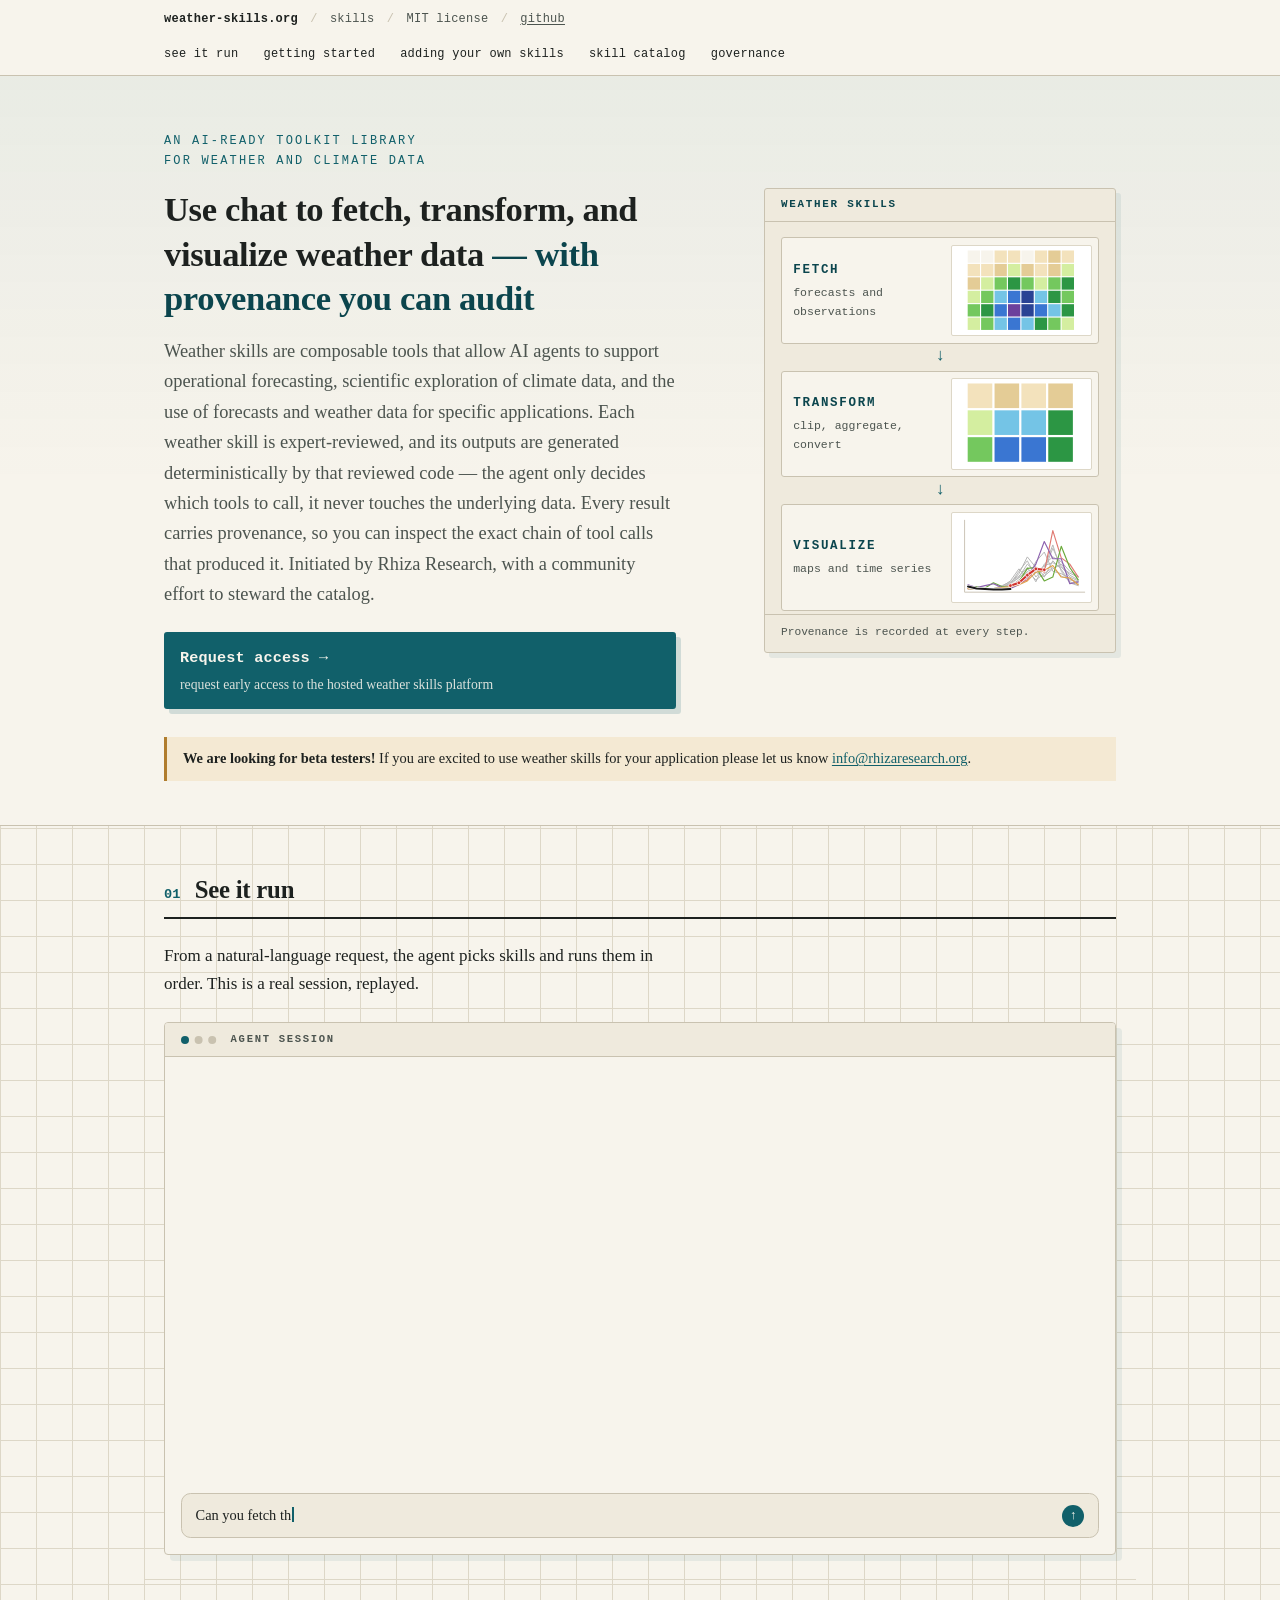
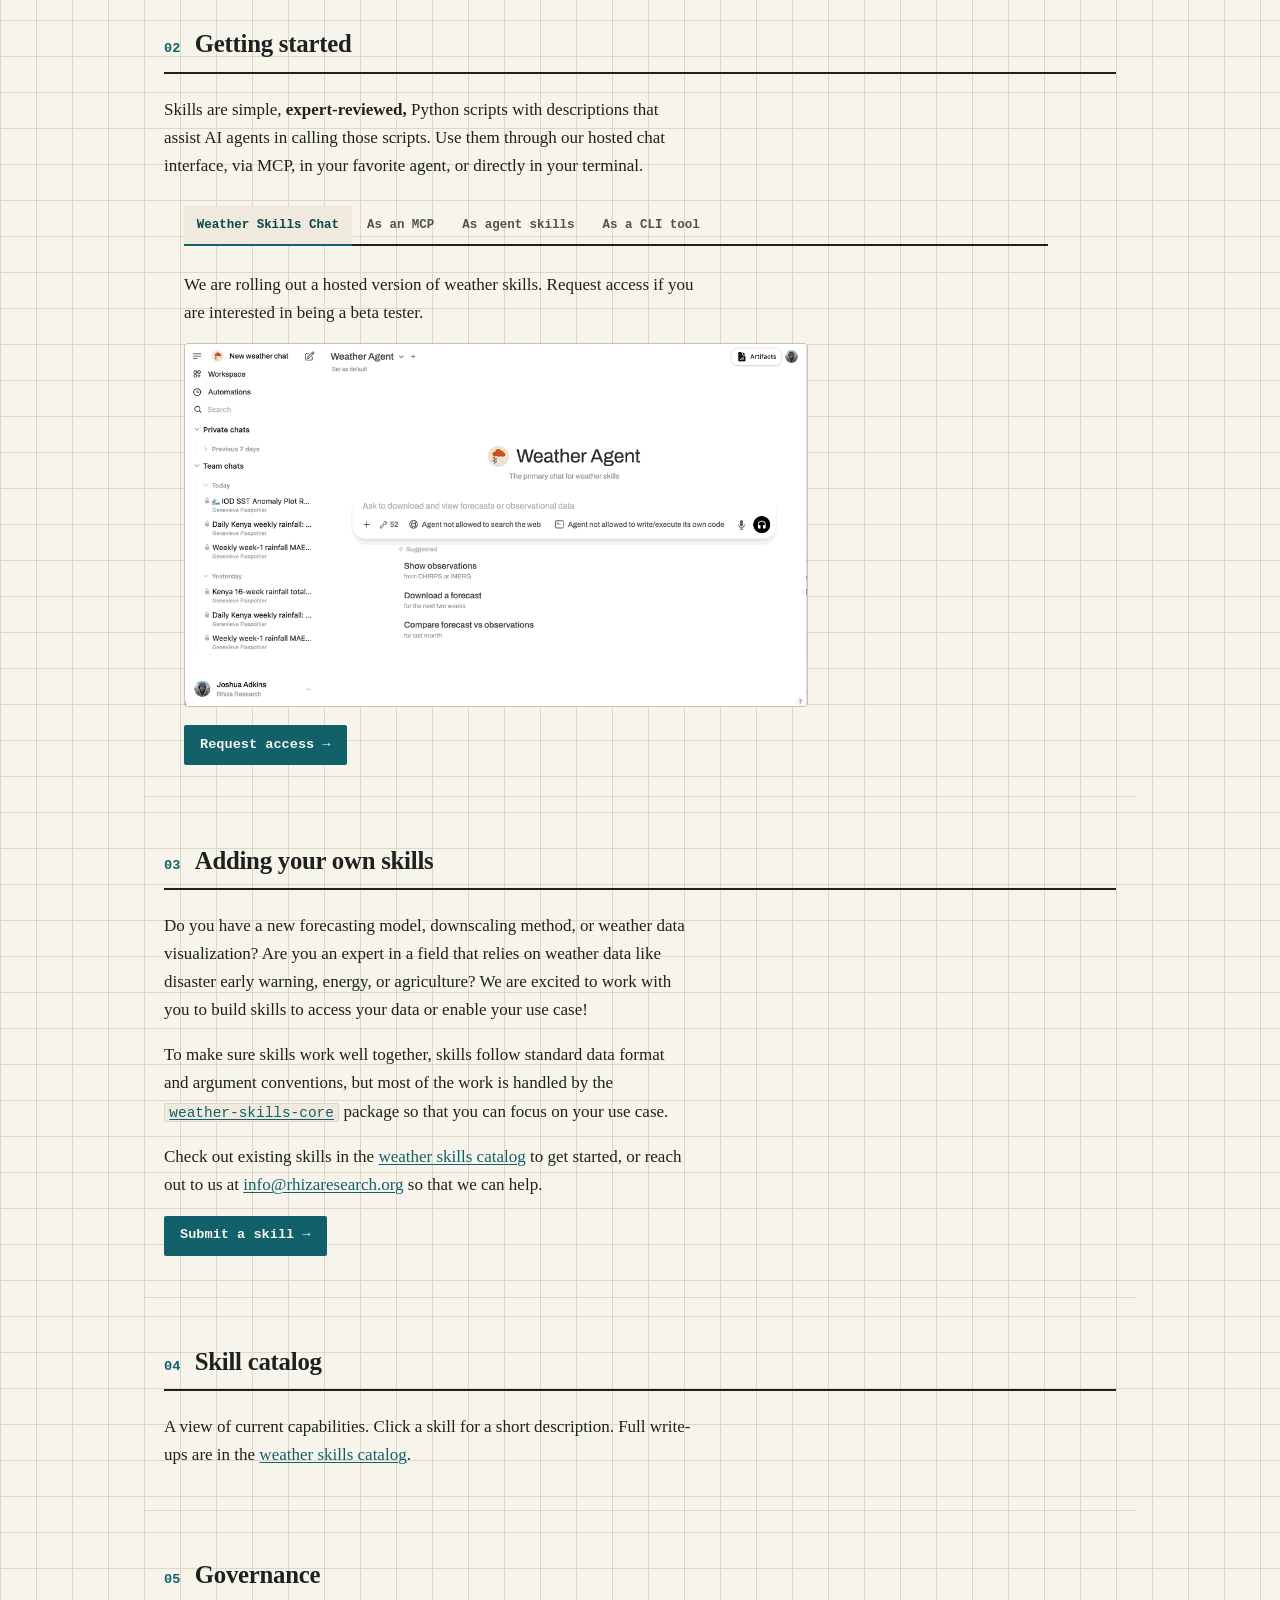
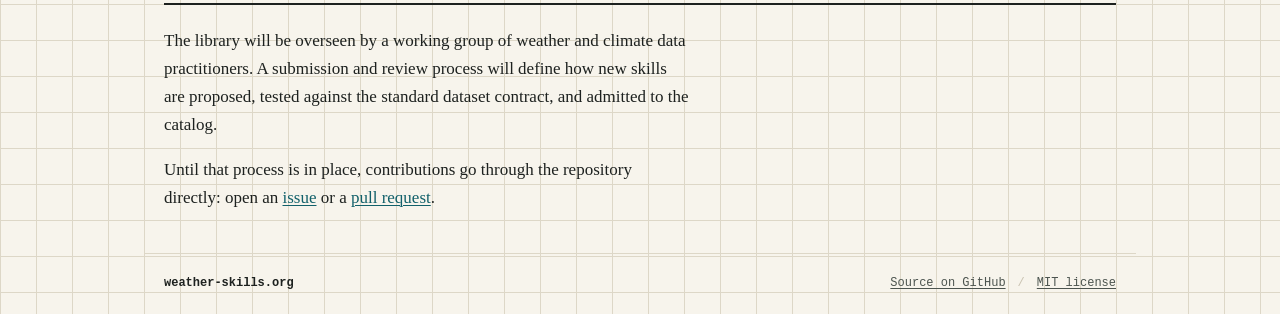
==== site/index.html @ 8112a151 "Update the homepage copy and link weather-skills-core. Open external links in a new tab and show the" ====
<!DOCTYPE html>
<html lang="en">
<head>
<meta charset="utf-8">
<meta name="viewport" content="width=device-width, initial-scale=1">
<title>weather-skills.org — curated weather and climate data skills for AI agents</title>
<meta name="description" content="Weather skills turn scientific weather-data pipelines into fixed, reviewable tools for agentic AI. Every output carries provenance: a record of which skill, version, and arguments produced it.">
<link rel="stylesheet" href="style.css">
</head>
<body>

<header class="masthead">
  <div class="masthead-inner">
    <div class="masthead-meta">
      <span class="site-id">weather&#8209;skills.org</span>
      <span class="meta-sep" aria-hidden="true">/</span>
      <span><!-- gen:skill-count --> skills</span>
      <span class="meta-sep" aria-hidden="true">/</span>
      <span>MIT license</span>
      <span class="meta-sep" aria-hidden="true">/</span>
      <a href="https://github.com/weather-skills/weather-skills-catalog" target="_blank" rel="noopener noreferrer">github</a>
    </div>
    <nav class="masthead-nav" aria-label="Sections">
      <a href="#demo">see it run</a>
      <a href="#getting-started">getting started</a>
      <a href="#adding-skills">adding your own skills</a>
      <a href="#skills">skill catalog</a>
      <a href="#governance">governance</a>
    </nav>
  </div>
</header>

<main>

<section class="hero">
  <div class="hero-inner">
    <div class="hero-grid">
      <div class="hero-copy">
        <p class="kicker">An AI-ready toolkit library for weather and climate data</p>
        <h1>Use chat to fetch, transform, and visualize weather data&nbsp;<span class="h1-hook">— with provenance you can audit</span></h1>
        <p class="lede">
          Weather skills are composable tools that allow AI agents to support
          operational forecasting, scientific exploration of climate data,
          and the use of forecasts and weather data for specific applications.
          Each weather skill is expert-reviewed, and its outputs are generated
          deterministically by that reviewed code — the agent only decides
          which tools to call, it never touches the underlying data. Every
          result carries provenance, so you can inspect the exact chain of
          tool calls that produced it. Initiated by Rhiza Research, with a
          community effort to steward the catalog.
        </p>
        <a class="try-button" href="https://chat.weather-skills.org" target="_blank" rel="noopener noreferrer">
          <span class="try-button-title">Request access &#8594;</span>
          <span class="try-button-sub">request early access to the hosted weather skills platform</span>
        </a>
      </div>
      <div class="hero-aside">
        <figure class="skill-flow">
          <figcaption class="card-label">weather skills</figcaption>
          <ol>
            <li>
              <div class="flow-step-copy">
                <span class="flow-step-name">Fetch</span>
                <span class="flow-step-note">forecasts and observations</span>
              </div>
              <svg class="flow-fig" viewBox="0 0 104 80" role="img" aria-label="A gridded rainfall field, dry in the north and wetter toward the south, in the precipitation color scale.">
                <rect x="4" y="4" width="11" height="11" fill="#f7f4ec"/><rect x="16" y="4" width="11" height="11" fill="#f7f4ec"/><rect x="28" y="4" width="11" height="11" fill="#f3e2bc"/><rect x="40" y="4" width="11" height="11" fill="#f3e2bc"/><rect x="52" y="4" width="11" height="11" fill="#f7f4ec"/><rect x="64" y="4" width="11" height="11" fill="#f3e2bc"/><rect x="76" y="4" width="11" height="11" fill="#e4cc96"/><rect x="88" y="4" width="11" height="11" fill="#f3e2bc"/>
                <rect x="4" y="16" width="11" height="11" fill="#f3e2bc"/><rect x="16" y="16" width="11" height="11" fill="#f3e2bc"/><rect x="28" y="16" width="11" height="11" fill="#e4cc96"/><rect x="40" y="16" width="11" height="11" fill="#d4eea0"/><rect x="52" y="16" width="11" height="11" fill="#e4cc96"/><rect x="64" y="16" width="11" height="11" fill="#f3e2bc"/><rect x="76" y="16" width="11" height="11" fill="#e4cc96"/><rect x="88" y="16" width="11" height="11" fill="#d4eea0"/>
                <rect x="4" y="28" width="11" height="11" fill="#e4cc96"/><rect x="16" y="28" width="11" height="11" fill="#d4eea0"/><rect x="28" y="28" width="11" height="11" fill="#74c85e"/><rect x="40" y="28" width="11" height="11" fill="#2c9644"/><rect x="52" y="28" width="11" height="11" fill="#74c85e"/><rect x="64" y="28" width="11" height="11" fill="#d4eea0"/><rect x="76" y="28" width="11" height="11" fill="#74c85e"/><rect x="88" y="28" width="11" height="11" fill="#2c9644"/>
                <rect x="4" y="40" width="11" height="11" fill="#d4eea0"/><rect x="16" y="40" width="11" height="11" fill="#74c85e"/><rect x="28" y="40" width="11" height="11" fill="#74c4e6"/><rect x="40" y="40" width="11" height="11" fill="#3a76d2"/><rect x="52" y="40" width="11" height="11" fill="#2a4294"/><rect x="64" y="40" width="11" height="11" fill="#74c4e6"/><rect x="76" y="40" width="11" height="11" fill="#2c9644"/><rect x="88" y="40" width="11" height="11" fill="#74c85e"/>
                <rect x="4" y="52" width="11" height="11" fill="#74c85e"/><rect x="16" y="52" width="11" height="11" fill="#2c9644"/><rect x="28" y="52" width="11" height="11" fill="#3a76d2"/><rect x="40" y="52" width="11" height="11" fill="#6c409c"/><rect x="52" y="52" width="11" height="11" fill="#2a4294"/><rect x="64" y="52" width="11" height="11" fill="#3a76d2"/><rect x="76" y="52" width="11" height="11" fill="#74c4e6"/><rect x="88" y="52" width="11" height="11" fill="#2c9644"/>
                <rect x="4" y="64" width="11" height="11" fill="#d4eea0"/><rect x="16" y="64" width="11" height="11" fill="#74c85e"/><rect x="28" y="64" width="11" height="11" fill="#74c4e6"/><rect x="40" y="64" width="11" height="11" fill="#3a76d2"/><rect x="52" y="64" width="11" height="11" fill="#74c4e6"/><rect x="64" y="64" width="11" height="11" fill="#2c9644"/><rect x="76" y="64" width="11" height="11" fill="#74c85e"/><rect x="88" y="64" width="11" height="11" fill="#d4eea0"/>
              </svg>
            </li>
            <li>
              <div class="flow-step-copy">
                <span class="flow-step-name">Transform</span>
                <span class="flow-step-note">clip, aggregate, convert</span>
              </div>
              <svg class="flow-fig" viewBox="0 0 104 80" role="img" aria-label="The same rainfall field aggregated into coarser cells.">
                <rect x="4" y="4" width="22" height="22" fill="#f3e2bc"/><rect x="28" y="4" width="22" height="22" fill="#e4cc96"/><rect x="52" y="4" width="22" height="22" fill="#f3e2bc"/><rect x="76" y="4" width="22" height="22" fill="#e4cc96"/>
                <rect x="4" y="28" width="22" height="22" fill="#d4eea0"/><rect x="28" y="28" width="22" height="22" fill="#74c4e6"/><rect x="52" y="28" width="22" height="22" fill="#74c4e6"/><rect x="76" y="28" width="22" height="22" fill="#2c9644"/>
                <rect x="4" y="52" width="22" height="22" fill="#74c85e"/><rect x="28" y="52" width="22" height="22" fill="#3a76d2"/><rect x="52" y="52" width="22" height="22" fill="#3a76d2"/><rect x="76" y="52" width="22" height="22" fill="#2c9644"/>
              </svg>
            </li>
            <li>
              <div class="flow-step-copy">
                <span class="flow-step-name">Visualize</span>
                <span class="flow-step-note">maps and time series</span>
              </div>
              <svg class="flow-fig" viewBox="0 0 160 104" role="img" aria-label="Weekly rainfall trajectories: gray ensemble members, colored analog years, a short black observed line, and a red forecast mean.">
                <line class="axis" x1="14" y1="8" x2="14" y2="92"/>
                <line class="axis" x1="14" y1="92" x2="154" y2="92"/>
                <polyline class="ens" points="18,86.7 27.8,87.8 37.7,88.3 47.5,88.9 57.4,87.8 67.2,85.5 77.1,80 86.9,67.7 96.8,77.7 106.6,70.5 116.5,63.3 126.3,73.3 136.2,77.7 146,80"/>
                <polyline class="ens" points="18,87.8 27.8,88.3 37.7,88.9 47.5,88.3 57.4,87.2 67.2,83.3 77.1,74.4 86.9,59.4 96.8,68.8 106.6,74.4 116.5,55.5 126.3,65.5 136.2,80 146,83.3"/>
                <polyline class="ens" points="18,85.5 27.8,87.2 37.7,87.8 47.5,88.3 57.4,86.7 67.2,81.6 77.1,70.5 86.9,51 96.8,63.3 106.6,66.6 116.5,41 126.3,62.1 136.2,74.4 146,78.9"/>
                <polyline class="ens" points="18,88.3 27.8,88.9 37.7,88.9 47.5,88.9 57.4,85.5 67.2,78.9 77.1,64.9 86.9,76.1 96.8,56.6 106.6,45.4 116.5,67.7 126.3,70.5 136.2,76.1 146,81.6"/>
                <polyline class="ens" points="18,87.2 27.8,87.8 37.7,88.3 47.5,87.8 57.4,84.4 67.2,80 77.1,73.3 86.9,63.3 96.8,80 106.6,59.4 116.5,51 126.3,56.6 136.2,67.7 146,73.3"/>
                <polyline class="ens" points="18,86.1 27.8,86.7 37.7,87.8 47.5,88.3 57.4,87.2 67.2,85 77.1,77.7 86.9,69.9 96.8,62.1 106.6,73.3 116.5,64.9 126.3,59.4 136.2,72.2 146,77.7"/>
                <polyline class="ens" points="18,87.8 27.8,88.3 37.7,88.9 47.5,88.9 57.4,86.7 67.2,82.2 77.1,67.7 86.9,55.5 96.8,74.4 106.6,63.3 116.5,37.1 126.3,67.7 136.2,81.1 146,84.4"/>
                <polyline class="ens" points="18,85 27.8,87.2 37.7,88.3 47.5,87.8 57.4,86.1 67.2,81.1 77.1,75.5 86.9,65.5 96.8,69.9 106.6,61 116.5,57.7 126.3,63.3 136.2,69.9 146,74.4"/>
                <polyline class="yr" stroke="#e07a72" points="18,87.8 27.8,86.7 37.7,88.3 47.5,88.9 57.4,87.8 67.2,85.5 77.1,82.2 86.9,77.7 96.8,63.3 106.6,68.8 116.5,20.4 126.3,52.1 136.2,59.4 146,74.4"/>
                <polyline class="yr" stroke="#6aaa3a" points="18,86.7 27.8,85.5 37.7,87.2 47.5,81.1 57.4,85.5 67.2,86.7 77.1,80 86.9,64.4 96.8,63.3 106.6,78.9 116.5,74.4 126.3,38.7 136.2,63.3 146,77.7"/>
                <polyline class="yr" stroke="#8d62b0" points="18,83.3 27.8,86.7 37.7,84.4 47.5,82.2 57.4,86.7 67.2,87.8 77.1,83.3 86.9,74.4 96.8,59.4 106.6,33.2 116.5,53.2 126.3,53.2 136.2,82.2 146,80"/>
                <polyline class="yr" stroke="#e0a24a" points="18,87.8 27.8,88.3 37.7,88.9 47.5,87.8 57.4,86.7 67.2,85.5 77.1,83.3 86.9,78.9 96.8,68.8 106.6,66.6 116.5,61 126.3,74.4 136.2,75.5 146,83.3"/>
                <polyline class="halo" points="18,85.5 27.8,87.8 37.7,88.3 47.5,88.9 57.4,88.9 67.2,88.3"/>
                <polyline class="obs" points="18,85.5 27.8,87.8 37.7,88.3 47.5,88.9 57.4,88.9 67.2,88.3"/>
                <polyline class="halo" points="67.2,84.4 77.1,81.1 86.9,72.2 96.8,64.9 106.6,66"/>
                <polyline class="mean" points="67.2,84.4 77.1,81.1 86.9,72.2 96.8,64.9 106.6,66"/>
                <circle class="mean-dot" cx="67.2" cy="84.4" r="2.1"/><circle class="mean-dot" cx="77.1" cy="81.1" r="2.1"/><circle class="mean-dot" cx="86.9" cy="72.2" r="2.1"/><circle class="mean-dot" cx="96.8" cy="64.9" r="2.1"/><circle class="mean-dot" cx="106.6" cy="66" r="2.1"/>
              </svg>
            </li>
          </ol>
          <p class="card-foot">Provenance is recorded at every step.</p>
        </figure>
      </div>
    </div>
    <aside class="notice" role="note">
      <strong>We are looking for beta testers!</strong>
      If you are excited to use weather skills for your application please let us know
      <a href="mailto:info@rhizaresearch.org">info@rhizaresearch.org</a>.
    </aside>
  </div>
</section>

<section id="demo" class="section">
  <header class="section-head">
    <span class="section-no">01</span>
    <h2>See it run</h2>
  </header>
  <p>
    From a natural-language request, the agent picks skills and runs them in
    order. This is a real session, replayed.
  </p>
  <div class="demo-stage" data-demo-replay aria-label="Replay of an agent session composing weather skills">
    <div class="demo-screen">
      <span class="demo-screen-label">agent session</span>
    </div>
    <div class="demo-thread" data-demo-thread></div>
    <div class="demo-composer" aria-hidden="true">
      <span class="demo-composer-text">Ask for weather or climate data&#8230;</span>
      <span class="demo-composer-send">&#8593;</span>
    </div>
    <noscript>
      <figure class="demo-figure">
        <img src="demo_sen_gmb_weekly.png" width="3259" height="870"
             alt="Three-panel weekly IMERG precipitation map for Senegal and The Gambia, May 24 to June 13 2026, produced by the agent pipeline: resolve region, fetch IMERG, clip, aggregate weekly, plot with a country mask."
             loading="lazy" decoding="async">
        <figcaption class="demo-fig-cap">imerg_sen_gmb_weekly.png &#8212; the final output of the replayed session.</figcaption>
      </figure>
    </noscript>
  </div>
</section>

<section id="getting-started" class="section">
  <header class="section-head">
    <span class="section-no">02</span>
    <h2>Getting started</h2>
  </header>
  <p>
    Skills are simple, <strong>expert-reviewed,</strong> Python scripts with
    descriptions that assist AI agents in calling those scripts. Use them
    through our hosted chat interface, via MCP, in your favorite agent, or
    directly in your terminal.
  </p>

  <div class="gs">
    <input class="gs-radio" type="radio" name="getting-started" id="gs-chat" checked>
    <input class="gs-radio" type="radio" name="getting-started" id="gs-mcp">
    <input class="gs-radio" type="radio" name="getting-started" id="gs-agents">
    <input class="gs-radio" type="radio" name="getting-started" id="gs-cli">

    <div class="gs-tabs">
      <label for="gs-chat">Weather Skills Chat</label>
      <label for="gs-mcp">As an MCP</label>
      <label for="gs-agents">As agent skills</label>
      <label for="gs-cli">As a CLI tool</label>
    </div>

    <div class="gs-panel gs-panel-chat">
      <p>
        We are rolling out a hosted version of weather skills. Request access
        if you are interested in being a beta tester.
      </p>
      <figure class="gs-chat-recording">
        <img src="weather-skills-chat-orig.gif" width="1062" height="618"
             alt="Screen recording of Weather Skills Chat. The Weather Agent offers prompts to show observations, download a forecast, or compare a forecast with observations."
             loading="lazy" decoding="async">
      </figure>
      <p><a class="cta" href="https://chat.weather-skills.org" target="_blank" rel="noopener noreferrer">Request access &#8594;</a></p>
    </div>

    <div class="gs-panel gs-panel-mcp">
      <p>A hosted MCP will be coming soon.</p>
    </div>

    <div class="gs-panel gs-panel-agents">
      <p>For use by a local agent, install the <code>SKILL.md</code> files into your project with <a href="https://github.com/rohitg00/skillkit" target="_blank" rel="noopener noreferrer">skillkit</a>:</p>
      <pre><code># List what skillkit discovers in the repo
npx skillkit install weather-skills/weather-skills-catalog --list

# Install all skills to the current project
npx skillkit install weather-skills/weather-skills-catalog --all --yes

# Install just a subset
npx skillkit install weather-skills/weather-skills-catalog --skill=ecmwf-fetch</code></pre>
    </div>

    <div class="gs-panel gs-panel-cli">
      <p>For command-line use, with no install:</p>
      <pre><code># List available skills
uvx --from git+https://github.com/weather-skills/weather-skills-catalog weather-skills

# Run one
uvx --from git+https://github.com/weather-skills/weather-skills-catalog weather-skills &lt;skill&gt; [args]</code></pre>
    </div>
  </div>
</section>

<section id="adding-skills" class="section">
  <header class="section-head">
    <span class="section-no">03</span>
    <h2>Adding your own skills</h2>
  </header>
  <p>
    Do you have a new forecasting model, downscaling method, or weather data
    visualization? Are you an expert in a field that relies on weather data
    like disaster early warning, energy, or agriculture? We are excited to
    work with you to build skills to access your data or enable your use case!
  </p>
  <p>
    To make sure skills work well together, skills follow standard data format
    and argument conventions, but most of the work is handled by the
    <a href="https://github.com/rhiza-research/weather-skills-core" target="_blank" rel="noopener noreferrer"><code>weather-skills-core</code></a> package so that you can focus on your
    use case.
  </p>
  <p>
    Check out existing skills in the
    <a href="https://github.com/weather-skills/weather-skills-catalog" target="_blank" rel="noopener noreferrer">weather skills catalog</a>
    to get started, or reach out to us at
    <a href="mailto:info@rhizaresearch.org">info@rhizaresearch.org</a>
    so that we can help.
  </p>
  <p>
    <a class="cta" href="https://github.com/weather-skills/weather-skills-catalog/issues" target="_blank" rel="noopener noreferrer">Submit a skill &#8594;</a>
  </p>
</section>

<section id="skills" class="section">
  <header class="section-head">
    <span class="section-no">04</span>
    <h2>Skill catalog</h2>
  </header>
  <p>
    A view of current capabilities. Click a skill for a short description.
    Full write-ups are in the
    <a href="https://github.com/weather-skills/weather-skills-catalog" target="_blank" rel="noopener noreferrer">weather skills catalog</a>.
  </p>

  <!-- gen:catalog -->
</section>

<section id="governance" class="section">
  <header class="section-head">
    <span class="section-no">05</span>
    <h2>Governance</h2>
  </header>
  <p>
    The library will be overseen by a working group of weather and climate data
    practitioners. A submission and review process will define how new skills are
    proposed, tested against the standard dataset contract, and admitted to the catalog.
  </p>
  <p>
    Until that process is in place, contributions go through the repository directly:
    open an <a href="https://github.com/weather-skills/weather-skills-catalog/issues" target="_blank" rel="noopener noreferrer">issue</a>
    or a <a href="https://github.com/weather-skills/weather-skills-catalog/pulls" target="_blank" rel="noopener noreferrer">pull request</a>.
  </p>
</section>

</main>

<footer class="footer">
  <div class="footer-inner">
    <span class="site-id">weather&#8209;skills.org</span>
    <span>
      <a href="https://github.com/weather-skills/weather-skills-catalog" target="_blank" rel="noopener noreferrer">Source on GitHub</a>
      <span class="meta-sep" aria-hidden="true">/</span>
      <a href="https://github.com/weather-skills/weather-skills-catalog/blob/main/LICENSE" target="_blank" rel="noopener noreferrer">MIT license</a>
    </span>
  </div>
</footer>

<script src="demo.js" defer></script>
</body>
</html>
---- site/style.css ----
/* weather-skills.org — technical data-sheet aesthetic.
   Plain CSS, system fonts only, zero third-party requests. */

:root {
  --paper: #f7f4ec;
  --paper-deep: #efeadd;
  --ink: #1d211f;
  --ink-soft: #4c544f;
  --rule: #c9c2b0;
  --rule-faint: #ddd7c7;
  --accent: #11606a;
  --accent-deep: #0b454d;
  --warn-bg: #f4e9d3;
  --warn-edge: #b07d2e;
  --code-bg: #20262a;
  --code-ink: #d8e0d9;
  --serif: "Charter", "Iowan Old Style", "Palatino", "Georgia", serif;
  --mono: ui-monospace, "SF Mono", "Menlo", "Consolas", monospace;
}

* { box-sizing: border-box; }

@media (prefers-reduced-motion: no-preference) {
  html { scroll-behavior: smooth; }
}

body {
  margin: 0;
  font-family: var(--serif);
  font-size: 1.0625rem;
  line-height: 1.65;
  color: var(--ink);
  background-color: var(--paper);
  /* faint graph-paper grid */
  background-image:
    linear-gradient(var(--rule-faint) 1px, transparent 1px),
    linear-gradient(90deg, var(--rule-faint) 1px, transparent 1px);
  background-size: 36px 36px;
}

a { color: var(--accent); text-decoration-thickness: 1px; text-underline-offset: 2px; }
a:hover { color: var(--accent-deep); }

code {
  font-family: var(--mono);
  font-size: 0.85em;
  background: var(--paper-deep);
  border: 1px solid var(--rule-faint);
  border-radius: 2px;
  padding: 0.05em 0.3em;
  overflow-wrap: anywhere;
}

pre {
  background: var(--code-bg);
  color: var(--code-ink);
  border-radius: 3px;
  border-left: 3px solid var(--accent);
  padding: 0.9rem 1.1rem;
  overflow-x: auto;
  font-size: 0.8125rem;
  line-height: 1.55;
}

pre code {
  background: none;
  border: none;
  padding: 0;
  font-size: inherit;
  white-space: pre;
}

/* ---------- masthead ---------- */

.masthead {
  border-bottom: 1px solid var(--rule);
  background: var(--paper);
  font-family: var(--mono);
  font-size: 0.75rem;
  letter-spacing: 0.02em;
}

.masthead-inner {
  max-width: 62rem;
  margin: 0 auto;
  padding: 0.6rem 1.25rem;
  display: flex;
  justify-content: space-between;
  align-items: baseline;
  gap: 1rem;
  flex-wrap: wrap;
}

.masthead-meta { color: var(--ink-soft); }
.masthead-meta a { color: var(--ink-soft); }

.site-id { font-weight: 700; color: var(--ink); }

.meta-sep { margin: 0 0.4em; color: var(--rule); }

.masthead-nav a {
  color: var(--ink);
  text-decoration: none;
  margin-left: 1.1rem;
  border-bottom: 1px solid transparent;
}
.masthead-nav a:first-child { margin-left: 0; }
.masthead-nav a:hover { border-bottom-color: var(--accent); color: var(--accent-deep); }

/* ---------- hero ---------- */

.hero {
  border-bottom: 1px solid var(--rule);
  background:
    linear-gradient(180deg, rgba(17, 96, 106, 0.06), rgba(17, 96, 106, 0) 55%),
    var(--paper);
}

.hero-inner {
  max-width: 62rem;
  margin: 0 auto;
  padding: 3.5rem 1.25rem 2.75rem;
}

.kicker {
  font-family: var(--mono);
  font-size: 0.75rem;
  text-transform: uppercase;
  letter-spacing: 0.18em;
  color: var(--accent);
  margin: 0 0 1rem;
  text-wrap: balance;
}

.hero-grid {
  display: grid;
  grid-template-columns: minmax(0, 1fr) 22rem;
  gap: 3rem;
  align-items: center;
}

.hero-copy {
  max-width: 32rem;
}

.hero h1 {
  font-size: clamp(1.65rem, 2.7vw, 2.25rem);
  line-height: 1.28;
  letter-spacing: -0.01em;
  margin: 0 0 1rem;
}

.h1-hook {
  color: var(--accent-deep);
}

.lede {
  font-size: 1.15rem;
  color: var(--ink-soft);
  margin: 0;
}

.lede em {
  color: var(--ink);
  font-style: italic;
}

.hero-copy .try-button {
  margin-top: 1.4rem;
}

.hero-aside {
  display: flex;
  flex-direction: column;
  gap: 1.15rem;
}

.try-button {
  display: flex;
  flex-direction: column;
  gap: 0.28rem;
  text-decoration: none;
  color: var(--paper);
  background: var(--accent);
  border-radius: 3px;
  padding: 0.9rem 1rem;
  box-shadow: 5px 5px 0 color-mix(in srgb, var(--accent) 16%, transparent);
}

.try-button:hover {
  background: var(--accent-deep);
  color: var(--paper);
}

.try-button-title {
  font-family: var(--mono);
  font-size: 0.95rem;
  font-weight: 700;
  letter-spacing: 0.01em;
}

.try-button-sub {
  font-family: var(--serif);
  font-size: 0.86rem;
  font-weight: 400;
  line-height: 1.35;
  color: color-mix(in srgb, var(--paper) 88%, transparent);
  text-wrap: balance;
}

/* compact pipeline diagram in the hero */

.skill-flow {
  margin: 0;
  font-family: var(--mono);
  border: 1px solid var(--rule);
  border-radius: 3px;
  background: var(--paper-deep);
  box-shadow: 5px 5px 0 color-mix(in srgb, var(--accent) 8%, transparent);
}

.skill-flow ol {
  list-style: none;
  margin: 0;
  padding: 0.95rem 1rem 0.2rem;
  display: flex;
  flex-direction: column;
  gap: 1.7rem;
}

.skill-flow li {
  position: relative;
  display: grid;
  grid-template-columns: minmax(0, 1fr) 8.8rem;
  align-items: center;
  gap: 0.65rem;
  border: 1px solid var(--rule);
  background: var(--paper);
  border-radius: 3px;
  padding: 0.4rem 0.4rem 0.4rem 0.7rem;
  text-align: left;
}

.flow-fig {
  width: 8.8rem;
  /* Match the Visualize chart (viewBox 160×104) so the squarer Fetch and
     Transform maps sit in the same frame instead of stretching the card. */
  height: calc(8.8rem * 104 / 160);
  display: block;
  border-radius: 2px;
  border: 1px solid var(--rule-faint);
  background: #fff;
}

.flow-fig .axis {
  stroke: #c9c2b4;
  stroke-width: 1.1;
}

.flow-fig .ens,
.flow-fig .yr,
.flow-fig .obs,
.flow-fig .mean,
.flow-fig .halo {
  fill: none;
  stroke-linecap: round;
  stroke-linejoin: round;
}

.flow-fig .ens {
  stroke: #b7b7b7;
  stroke-width: 1.15;
}

.flow-fig .yr { stroke-width: 1.35; }

.flow-fig .halo {
  stroke: #fff;
  stroke-width: 4;
}

.flow-fig .obs {
  stroke: #1a1a1a;
  stroke-width: 2.4;
}

.flow-fig .mean {
  stroke: #d1322c;
  stroke-width: 2.4;
}

.flow-fig .mean-dot {
  fill: #d1322c;
  stroke: #fff;
  stroke-width: 0.8;
}

.skill-flow li:not(:last-child)::after {
  content: "\2193";
  content: "\2193" / "";
  position: absolute;
  left: 50%;
  bottom: -1.4rem;
  transform: translateX(-50%);
  color: var(--accent);
  font-size: 1.05rem;
  line-height: 1;
}

.flow-step-name {
  display: block;
  font-size: 0.78rem;
  font-weight: 700;
  text-transform: uppercase;
  letter-spacing: 0.14em;
  color: var(--accent-deep);
}

.flow-step-note {
  display: block;
  margin-top: 0.15rem;
  font-size: 0.72rem;
  color: var(--ink-soft);
}

.card-label {
  padding: 0.45rem 1rem;
  border-bottom: 1px solid var(--rule);
  font-size: 0.68rem;
  font-weight: 700;
  text-transform: uppercase;
  letter-spacing: 0.16em;
  color: var(--accent-deep);
}

.card-foot {
  margin: 0;
  padding: 0.5rem 1rem 0.65rem;
  border-top: 1px solid var(--rule);
  font-size: 0.7rem;
  color: var(--ink-soft);
}

@media (prefers-reduced-motion: no-preference) {
  .hero .kicker,
  .hero h1,
  .hero .lede,
  .hero .try-button,
  .hero .hero-aside,
  .hero .notice {
    animation: hero-rise 0.55s ease-out both;
  }
  .hero h1 { animation-delay: 0.07s; }
  .hero .lede { animation-delay: 0.14s; }
  .hero .try-button { animation-delay: 0.2s; }
  .hero .hero-aside { animation-delay: 0.22s; }
  .hero .notice { animation-delay: 0.3s; }
}

@keyframes hero-rise {
  from { opacity: 0; transform: translateY(10px); }
  to { opacity: 1; transform: none; }
}

.notice {
  margin-top: 1.75rem;
  max-width: 62rem;
  background: var(--warn-bg);
  border-left: 3px solid var(--warn-edge);
  padding: 0.65rem 1rem;
  font-size: 0.9rem;
}

.notice + .notice {
  margin-top: 0.75rem;
}

/* ---------- demo: replayed agent session ---------- */

/* The replay "screen": a framed card holding the scrolling chat thread. */
.demo-stage {
  margin-top: 1.5rem;
  border: 1px solid var(--rule);
  border-radius: 4px;
  background: var(--paper);
  box-shadow: 6px 6px 0 color-mix(in srgb, var(--accent) 8%, transparent);
  overflow: hidden;
}

.demo-screen {
  display: flex;
  align-items: center;
  gap: 0.5rem;
  padding: 0.5rem 1rem;
  border-bottom: 1px solid var(--rule);
  background: var(--paper-deep);
}

.demo-screen::before {
  content: "";
  width: 0.5rem;
  height: 0.5rem;
  border-radius: 50%;
  background: var(--accent);
  box-shadow: 0.85rem 0 0 var(--rule), 1.7rem 0 0 var(--rule);
  /* The two extra dots are box-shadows (no layout box), so reserve their
     width plus a gap here; otherwise the label overlaps the third dot. */
  margin-right: 2.1rem;
}

.demo-screen-label {
  font-family: var(--mono);
  font-size: 0.66rem;
  font-weight: 700;
  text-transform: uppercase;
  letter-spacing: 0.16em;
  color: var(--ink-soft);
}

.demo-thread {
  height: 27rem;
  overflow: hidden;
  padding: 1.25rem 1.25rem 0.5rem;
  scroll-behavior: smooth;
}

/* Once playback finishes, the user can scroll the thread to reread. */
.demo-thread.dm-scrollable { overflow-y: auto; }

.demo-replay {
  margin-left: auto;
  display: inline-flex;
  align-items: center;
  gap: 0.35rem;
  font-family: var(--mono);
  font-size: 0.64rem;
  font-weight: 700;
  text-transform: uppercase;
  letter-spacing: 0.12em;
  color: var(--accent-deep);
  background: transparent;
  border: 1px solid var(--rule);
  border-radius: 3px;
  padding: 0.2rem 0.55rem;
  cursor: pointer;
  transition: background 0.15s ease, border-color 0.15s ease;
}

.demo-replay:hover { background: var(--paper); border-color: var(--accent); }
.demo-replay[hidden] { display: none; }

.dm-row { margin-bottom: 1rem; }

/* Entry animation for each appended block. */
.dm-enter { opacity: 0; transform: translateY(8px); }
.dm-row, .dm-step {
  transition: opacity 0.4s ease-out, transform 0.4s ease-out;
}

.dm-row-user { display: flex; flex-direction: column; align-items: flex-end; }

.dm-user {
  max-width: 80%;
  background: var(--paper-deep);
  border: 1px solid var(--rule);
  border-radius: 0.75rem 0.75rem 0.2rem 0.75rem;
  padding: 0.55rem 0.85rem;
  font-size: 0.95rem;
  color: var(--ink);
}

.dm-say {
  font-family: var(--serif);
  font-size: 0.98rem;
  line-height: 1.55;
  color: var(--ink);
  max-width: 60ch;
}

.dm-say strong { font-weight: 700; }

/* Tool-call group: header + a left-railed list of sub-steps. */
.dm-tools {
  border: 1px solid var(--rule-faint);
  border-radius: 4px;
  background: color-mix(in srgb, var(--paper-deep) 60%, transparent);
  padding: 0.5rem 0.75rem;
  /* Size to the widest step label so each fits on one line, capped at the
     thread width rather than a fixed measure. */
  width: fit-content;
  max-width: 100%;
}

.dm-tools-head {
  display: flex;
  align-items: center;
  gap: 0.5rem;
}

.dm-tools-title {
  font-family: var(--mono);
  font-size: 0.74rem;
  color: var(--ink-soft);
}

/* A small spinner while the group runs; a filled dot once it's done. */
.dm-spark {
  width: 0.6rem;
  height: 0.6rem;
  border-radius: 50%;
  flex-shrink: 0;
  border: 1.5px solid var(--rule);
  border-top-color: var(--accent);
}

.dm-running .dm-spark { animation: dm-spin 0.7s linear infinite; }

.dm-done .dm-spark {
  border: none;
  background: var(--accent);
}

@keyframes dm-spin { to { transform: rotate(360deg); } }

.dm-steps {
  margin-top: 0.35rem;
  padding-left: 0.3rem;
  border-left: 1px solid var(--rule-faint);
}

.dm-step {
  display: flex;
  align-items: baseline;
  gap: 0.45rem;
  padding: 0.12rem 0 0.12rem 0.55rem;
}

.dm-check { color: var(--accent); font-size: 0.7rem; flex-shrink: 0; }

.dm-step-text {
  font-family: var(--mono);
  font-size: 0.72rem;
  color: var(--ink-soft);
}

/* Output image card. */
.dm-image {
  margin: 0;
  border: 1px solid var(--rule);
  border-radius: 4px;
  overflow: hidden;
  background: var(--paper);
  max-width: 100%;
}

.dm-image-img {
  display: block;
  width: 100%;
  height: auto;
}

.dm-image-cap {
  display: flex;
  align-items: center;
  gap: 0.5rem;
  padding: 0.45rem 0.7rem;
  border-top: 1px solid var(--rule);
  background: var(--paper-deep);
}

.dm-image-icon { color: var(--ink-soft); font-size: 0.8rem; }

.dm-image-name {
  font-family: var(--mono);
  font-size: 0.72rem;
  color: var(--ink);
}

.dm-image-kind {
  font-family: var(--mono);
  font-size: 0.6rem;
  text-transform: uppercase;
  letter-spacing: 0.1em;
  color: var(--ink-soft);
  border: 1px solid var(--rule-faint);
  border-radius: 3px;
  padding: 0.05rem 0.3rem;
}

/* Static, non-interactive composer to frame the thread as a chat. */
.demo-composer {
  display: flex;
  align-items: center;
  justify-content: space-between;
  gap: 0.75rem;
  margin: 0.25rem 1rem 1rem;
  padding: 0.6rem 0.85rem;
  border: 1px solid var(--rule);
  border-radius: 0.6rem;
  background: var(--paper-deep);
}

.demo-composer-text {
  flex: 1;
  min-width: 0;
  font-family: var(--serif);
  font-size: 0.9rem;
  color: var(--ink-soft);
}

/* While a question is being typed, the text is real input, not placeholder. */
.demo-composer-text.is-typing { color: var(--ink); }

.dm-caret {
  display: inline-block;
  width: 2px;
  height: 1.05em;
  vertical-align: -0.15em;
  margin-left: 1px;
  background: var(--accent);
  animation: dm-blink 1s step-end infinite;
}

@keyframes dm-blink { 50% { opacity: 0; } }

.demo-composer-send {
  width: 1.4rem;
  height: 1.4rem;
  flex-shrink: 0;
  display: flex;
  align-items: center;
  justify-content: center;
  border-radius: 50%;
  background: var(--accent);
  color: var(--paper);
  font-size: 0.8rem;
  transition: transform 0.15s ease, background 0.15s ease;
}

.demo-composer-send.is-active {
  transform: scale(0.88);
  background: var(--accent-deep);
}

/* <noscript> / reduced-motion fallback figure. */
.demo-figure { margin: 1rem; }

.demo-figure img {
  display: block;
  width: 100%;
  height: auto;
  border: 1px solid var(--rule);
  border-radius: 3px;
  background: var(--paper);
}

.demo-fig-cap {
  font-family: var(--mono);
  font-size: 0.72rem;
  color: var(--ink-soft);
  margin-top: 0.5rem;
}

@media (prefers-reduced-motion: reduce) {
  .demo-thread { overflow-y: auto; }
  .dm-enter { opacity: 1; transform: none; }
  .dm-running .dm-spark { animation: none; }
  .dm-caret { animation: none; }
}

/* ---------- sections ---------- */

.section {
  max-width: 62rem;
  margin: 0 auto;
  padding: 2.75rem 1.25rem 1.5rem;
  border-bottom: 1px solid var(--rule-faint);
}

.section > p { max-width: 62ch; }

.section-head {
  display: flex;
  align-items: baseline;
  gap: 0.9rem;
  border-bottom: 2px solid var(--ink);
  padding-bottom: 0.4rem;
  margin-bottom: 1.4rem;
}

.section-no {
  font-family: var(--mono);
  font-size: 0.85rem;
  color: var(--accent);
  font-weight: 700;
}

.section-head h2 {
  font-size: 1.55rem;
  margin: 0;
  letter-spacing: -0.01em;
}

/* ---------- skill catalog ---------- */

.cap-grid {
  display: grid;
  grid-template-columns: 1fr 1fr;
  gap: 1rem;
  margin-top: 1.4rem;
}

.cap-box {
  border: 1px solid var(--rule);
  background: var(--paper-deep);
  border-radius: 3px;
  padding: 0.9rem 1rem 1rem;
}

.cap-box h3 {
  font-family: var(--mono);
  font-size: 0.78rem;
  font-weight: 700;
  text-transform: uppercase;
  letter-spacing: 0.12em;
  color: var(--accent-deep);
  margin: 0 0 0.75rem;
}

.cap-box ul {
  list-style: none;
  display: flex;
  flex-wrap: wrap;
  gap: 0.35rem;
  margin: 0;
  padding: 0;
}

.cap-box li {
  font-family: var(--mono);
  font-size: 0.82rem;
  color: var(--ink);
}

.cap-skill summary {
  display: inline-block;
  font-family: inherit;
  font-size: inherit;
  font-weight: 400;
  color: inherit;
  background: var(--paper);
  border: 1px solid var(--rule);
  border-radius: 2px;
  padding: 0.12rem 0.45rem;
  cursor: pointer;
  list-style: none;
}

.cap-skill summary::-webkit-details-marker { display: none; }

.cap-skill summary::marker { content: ""; }

.cap-skill summary:hover,
.cap-skill[open] summary {
  border-color: var(--accent);
  color: var(--accent-deep);
}

.cap-skill summary:focus-visible {
  outline: 2px solid var(--accent);
  outline-offset: 2px;
}

/* The open skill takes its own row so the description sits under the chips
   that came before it, without stretching those chips. */
.cap-box li:has(details[open]) {
  flex: 1 0 100%;
}

.cap-skill p {
  margin: 0.55rem 0 0.15rem;
  max-width: 62ch;
  font-family: var(--serif);
  font-size: 0.98rem;
  line-height: 1.45;
  color: var(--ink);
}

/* ---------- getting started ---------- */

.gs {
  position: relative;
  max-width: 54rem;
  margin-top: 1.6rem;
  margin-left: 1.25rem;
}

.gs-radio {
  position: absolute;
  left: 0;
  top: 0;
  width: 1px;
  height: 1px;
  padding: 0;
  margin: -1px;
  overflow: hidden;
  clip: rect(0, 0, 0, 0);
  white-space: nowrap;
  border: 0;
  pointer-events: none;
}

.gs-tabs {
  display: flex;
  flex-wrap: wrap;
  gap: 0.15rem 0.15rem;
  border-bottom: 2px solid var(--ink);
}

.gs-tabs label {
  font-family: var(--mono);
  font-size: 0.78rem;
  font-weight: 700;
  color: var(--ink-soft);
  padding: 0.55rem 0.8rem;
  cursor: pointer;
  border-bottom: 2px solid transparent;
  margin-bottom: -2px;
}

.gs-tabs label:hover { color: var(--accent-deep); }

#gs-cli:checked ~ .gs-tabs label[for="gs-cli"],
#gs-agents:checked ~ .gs-tabs label[for="gs-agents"],
#gs-mcp:checked ~ .gs-tabs label[for="gs-mcp"],
#gs-chat:checked ~ .gs-tabs label[for="gs-chat"] {
  color: var(--accent-deep);
  border-bottom-color: var(--accent);
  background: var(--paper-deep);
}

#gs-cli:focus-visible ~ .gs-tabs label[for="gs-cli"],
#gs-agents:focus-visible ~ .gs-tabs label[for="gs-agents"],
#gs-mcp:focus-visible ~ .gs-tabs label[for="gs-mcp"],
#gs-chat:focus-visible ~ .gs-tabs label[for="gs-chat"] {
  outline: 2px solid var(--accent);
  outline-offset: 2px;
}

.gs-panel { display: none; padding-top: 1.15rem; }

.gs-panel p { margin: 0.4rem 0; max-width: 62ch; }

.gs-panel-agents p { max-width: 68ch; }

.gs-panel pre { max-width: 52rem; }

.gs-panel-cli pre { max-width: none; }

.gs-panel pre,
.gs-panel pre code {
  white-space: pre-wrap;
  overflow-wrap: anywhere;
}

#gs-cli:checked ~ .gs-panel-cli,
#gs-agents:checked ~ .gs-panel-agents,
#gs-mcp:checked ~ .gs-panel-mcp,
#gs-chat:checked ~ .gs-panel-chat { display: block; }

.gs-chat-recording {
  margin: 1rem 0 1.15rem;
  max-width: 624px;
}

.gs-chat-recording img {
  display: block;
  width: 624px;
  max-width: 100%;
  height: auto;
  border: 1px solid var(--rule);
  border-radius: 4px;
  background: var(--paper);
}

/* ---------- governance ---------- */

.cta {
  display: inline-block;
  font-family: var(--mono);
  font-size: 0.85rem;
  font-weight: 700;
  text-decoration: none;
  color: var(--paper);
  background: var(--accent);
  border-radius: 2px;
  padding: 0.55rem 1rem;
}

.cta:hover { background: var(--accent-deep); color: var(--paper); }

/* ---------- footer ---------- */

.footer {
  font-family: var(--mono);
  font-size: 0.75rem;
  color: var(--ink-soft);
}

.footer a { color: var(--ink-soft); }

.footer-inner {
  max-width: 62rem;
  margin: 0 auto;
  padding: 1.25rem;
  display: flex;
  justify-content: space-between;
  gap: 1rem;
  flex-wrap: wrap;
}

/* ---------- narrow screens ---------- */

/* The hero's two columns (copy + 22rem diagram, 3rem gap) stop fitting once the
   copy column would drop under a comfortable measure; stack them. */
@media (max-width: 880px) {
  .hero-grid { grid-template-columns: minmax(0, 1fr); gap: 1.9rem; }
  .hero-aside { max-width: 26rem; }
}

@media (max-width: 640px) {
  body { font-size: 1rem; }

  .masthead-inner { flex-direction: column; gap: 0.35rem; }
  .masthead-nav a { margin-left: 0; margin-right: 1rem; }

  .hero-inner { padding-top: 2.25rem; }

  .cap-grid { grid-template-columns: 1fr; }

  .gs-tabs label { padding: 0.5rem 0.55rem; }
}
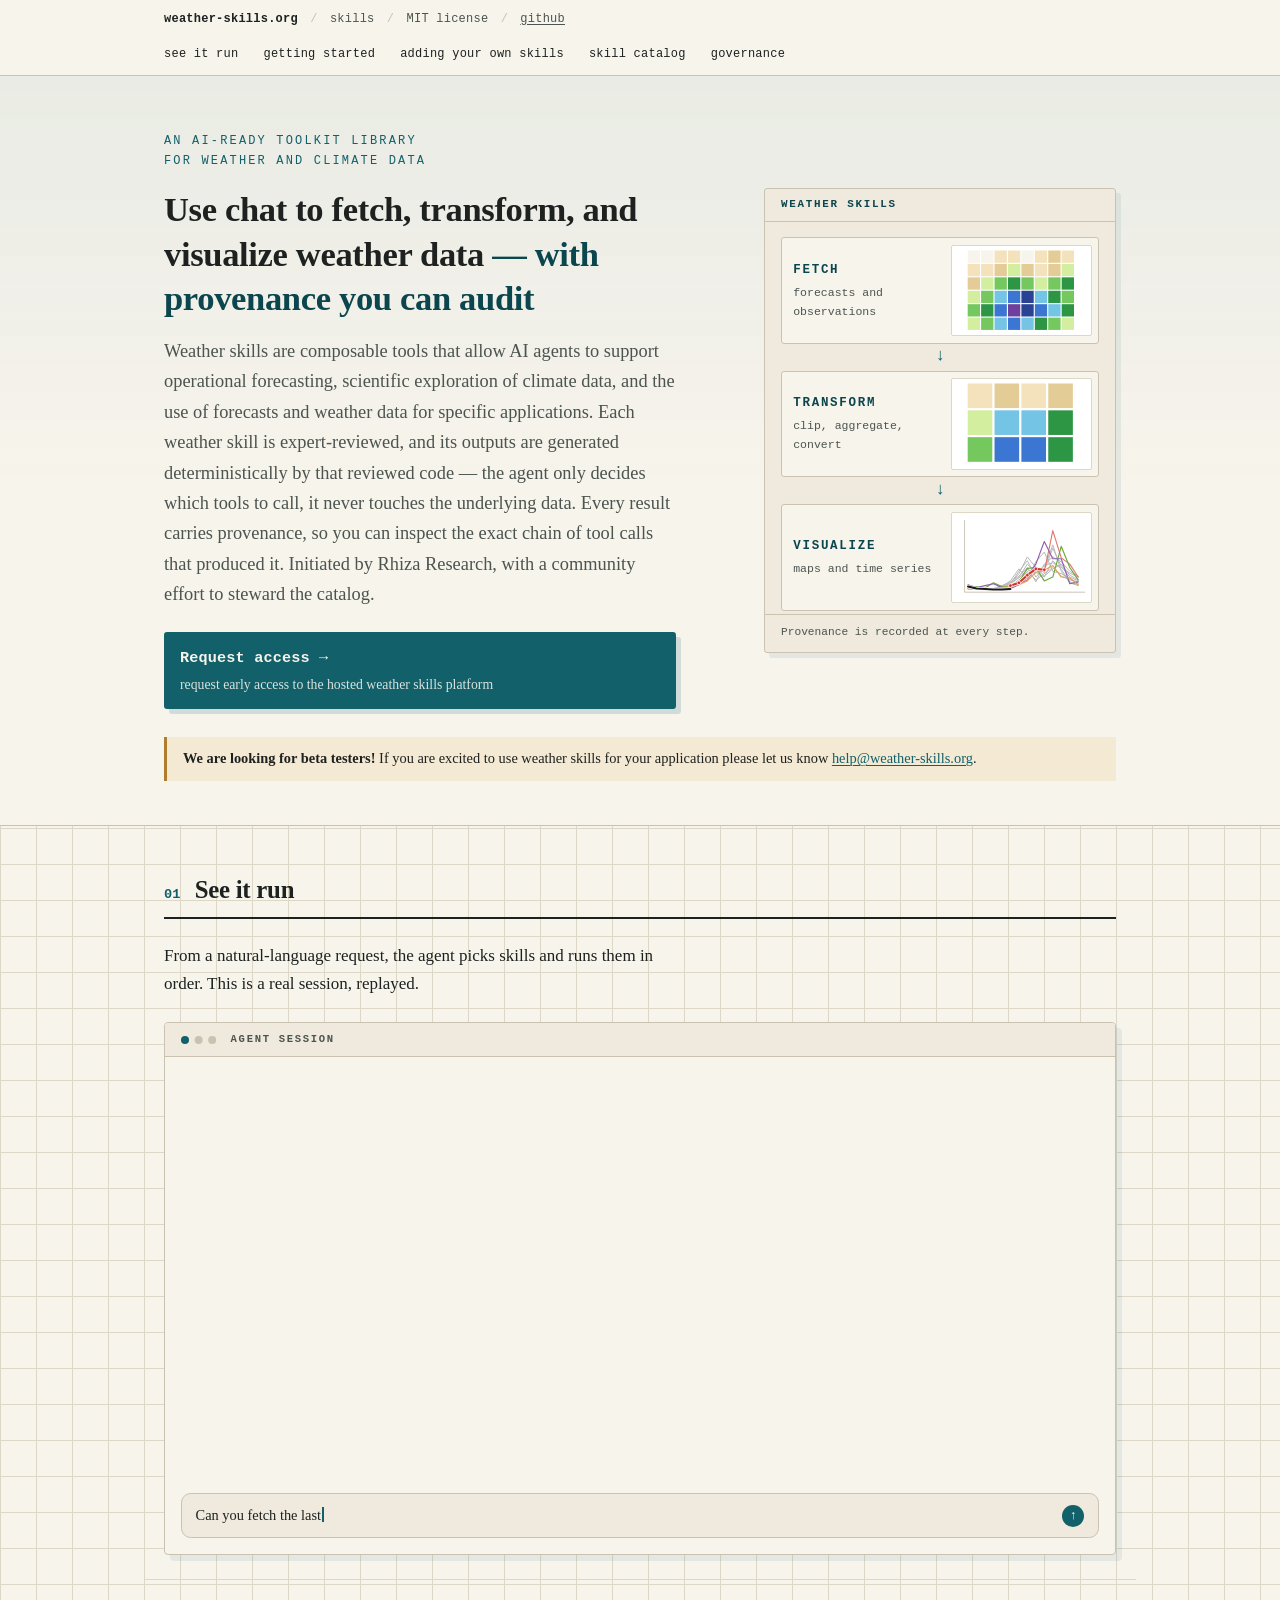
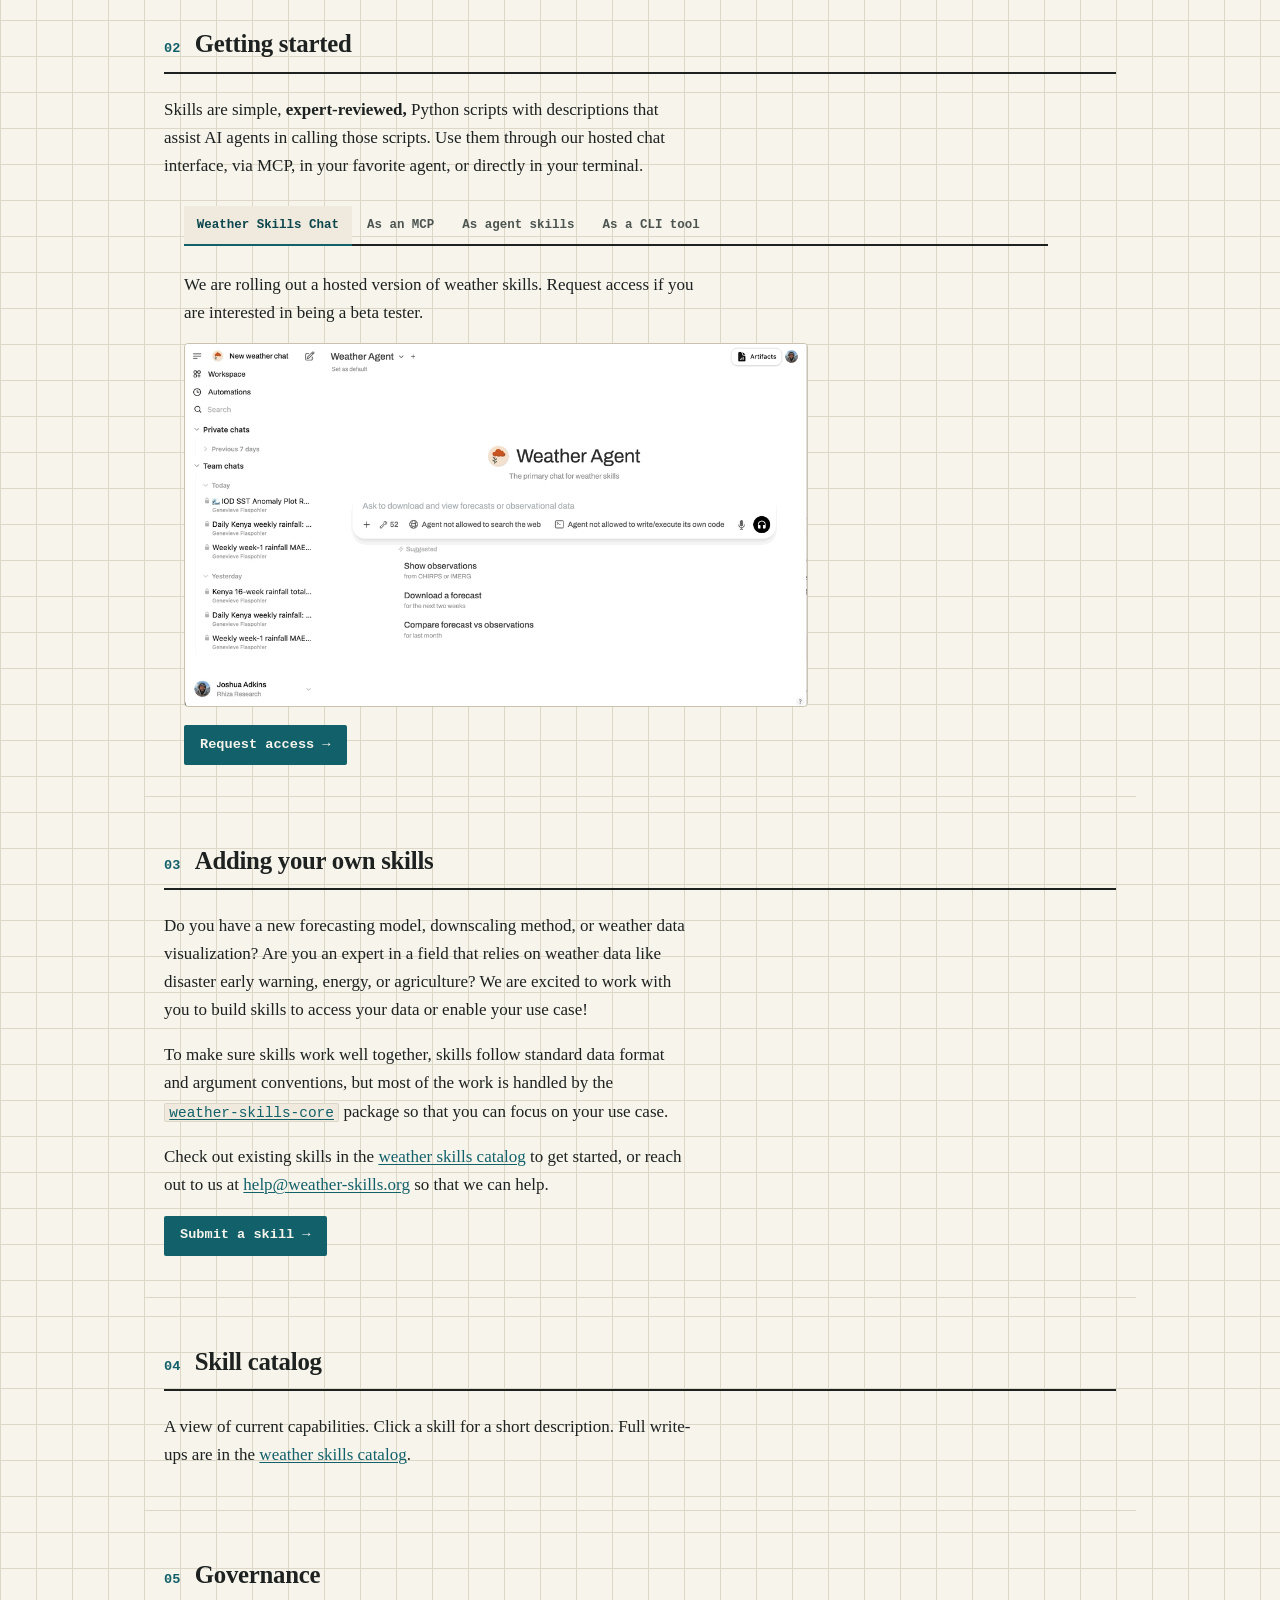
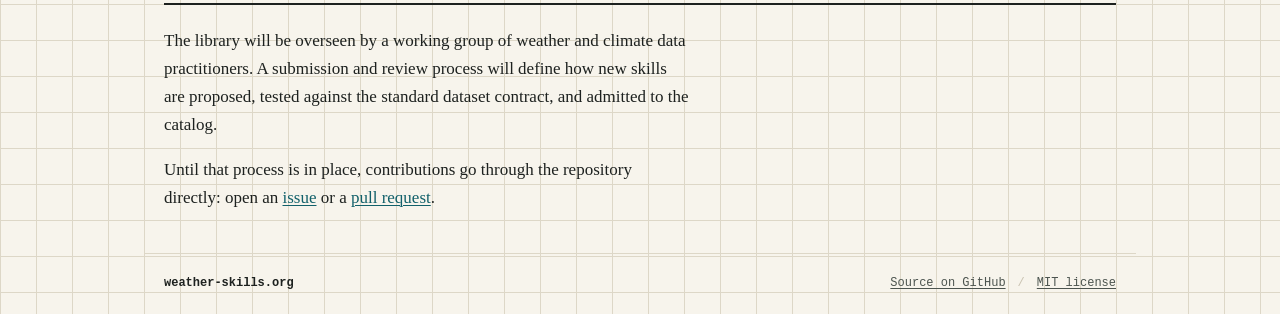
==== commit 6a5827da: "Point contact links at help@weather-skills.org. Co-authored-by: Cursor <cursoragent@cursor.com>" ====
--- a/site/index.html
+++ b/site/index.html
@@ -118,7 +118,7 @@
     <aside class="notice" role="note">
       <strong>We are looking for beta testers!</strong>
       If you are excited to use weather skills for your application please let us know
-      <a href="mailto:info@rhizaresearch.org">info@rhizaresearch.org</a>.
+      <a href="mailto:help@weather-skills.org">help@weather-skills.org</a>.
     </aside>
   </div>
 </section>
@@ -238,7 +238,7 @@
     Check out existing skills in the
     <a href="https://github.com/weather-skills/weather-skills-catalog" target="_blank" rel="noopener noreferrer">weather skills catalog</a>
     to get started, or reach out to us at
-    <a href="mailto:info@rhizaresearch.org">info@rhizaresearch.org</a>
+    <a href="mailto:help@weather-skills.org">help@weather-skills.org</a>
     so that we can help.
   </p>
   <p>
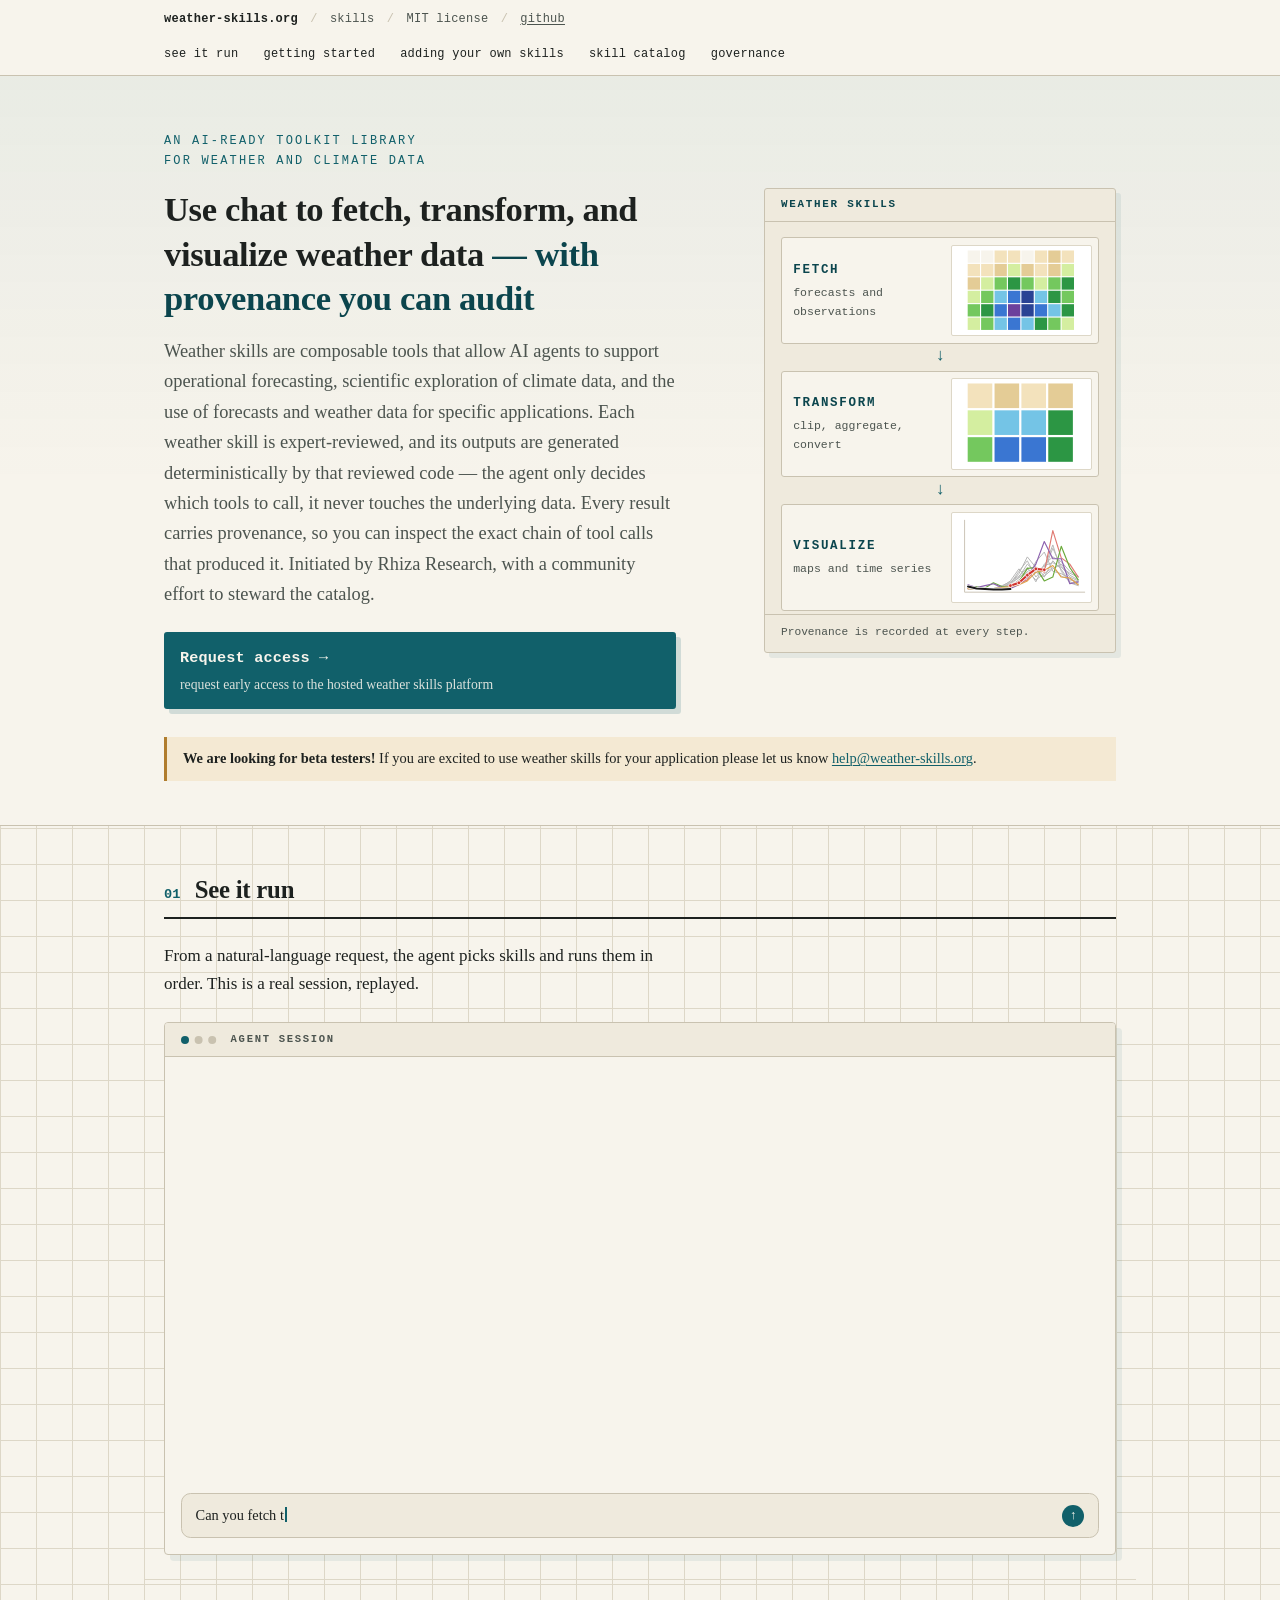
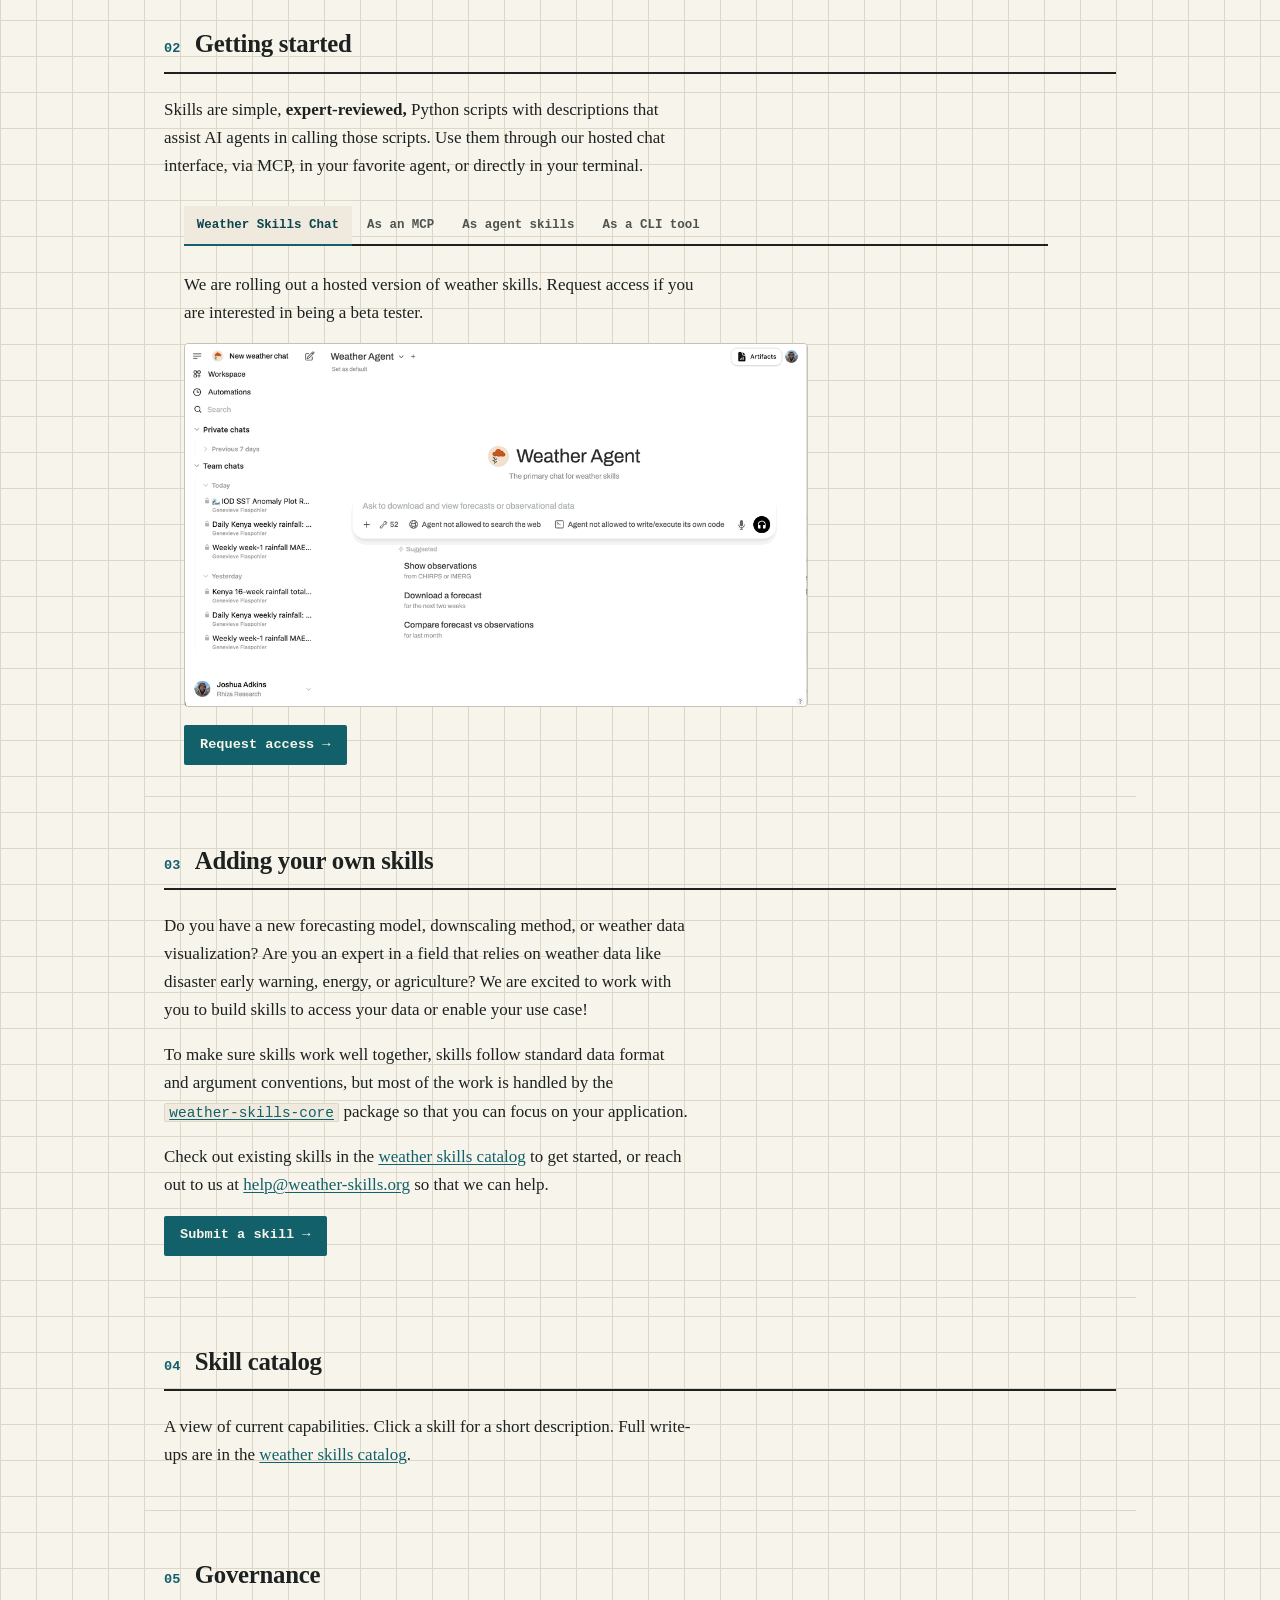
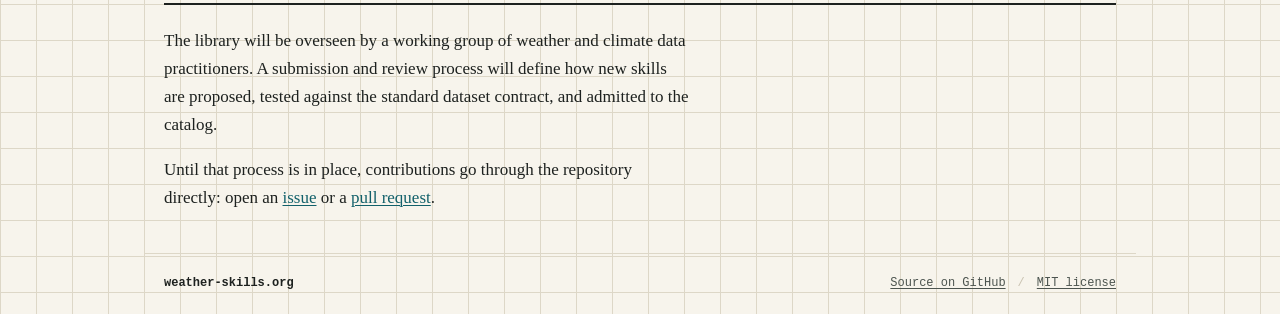
==== commit c4b788a7: "Publish the site at weather-skills.org. Co-authored-by: Cursor <cursoragent@cursor.com>" ====
--- a/site/index.html
+++ b/site/index.html
@@ -232,7 +232,7 @@
     To make sure skills work well together, skills follow standard data format
     and argument conventions, but most of the work is handled by the
     <a href="https://github.com/rhiza-research/weather-skills-core" target="_blank" rel="noopener noreferrer"><code>weather-skills-core</code></a> package so that you can focus on your
-    use case.
+    application.
   </p>
   <p>
     Check out existing skills in the
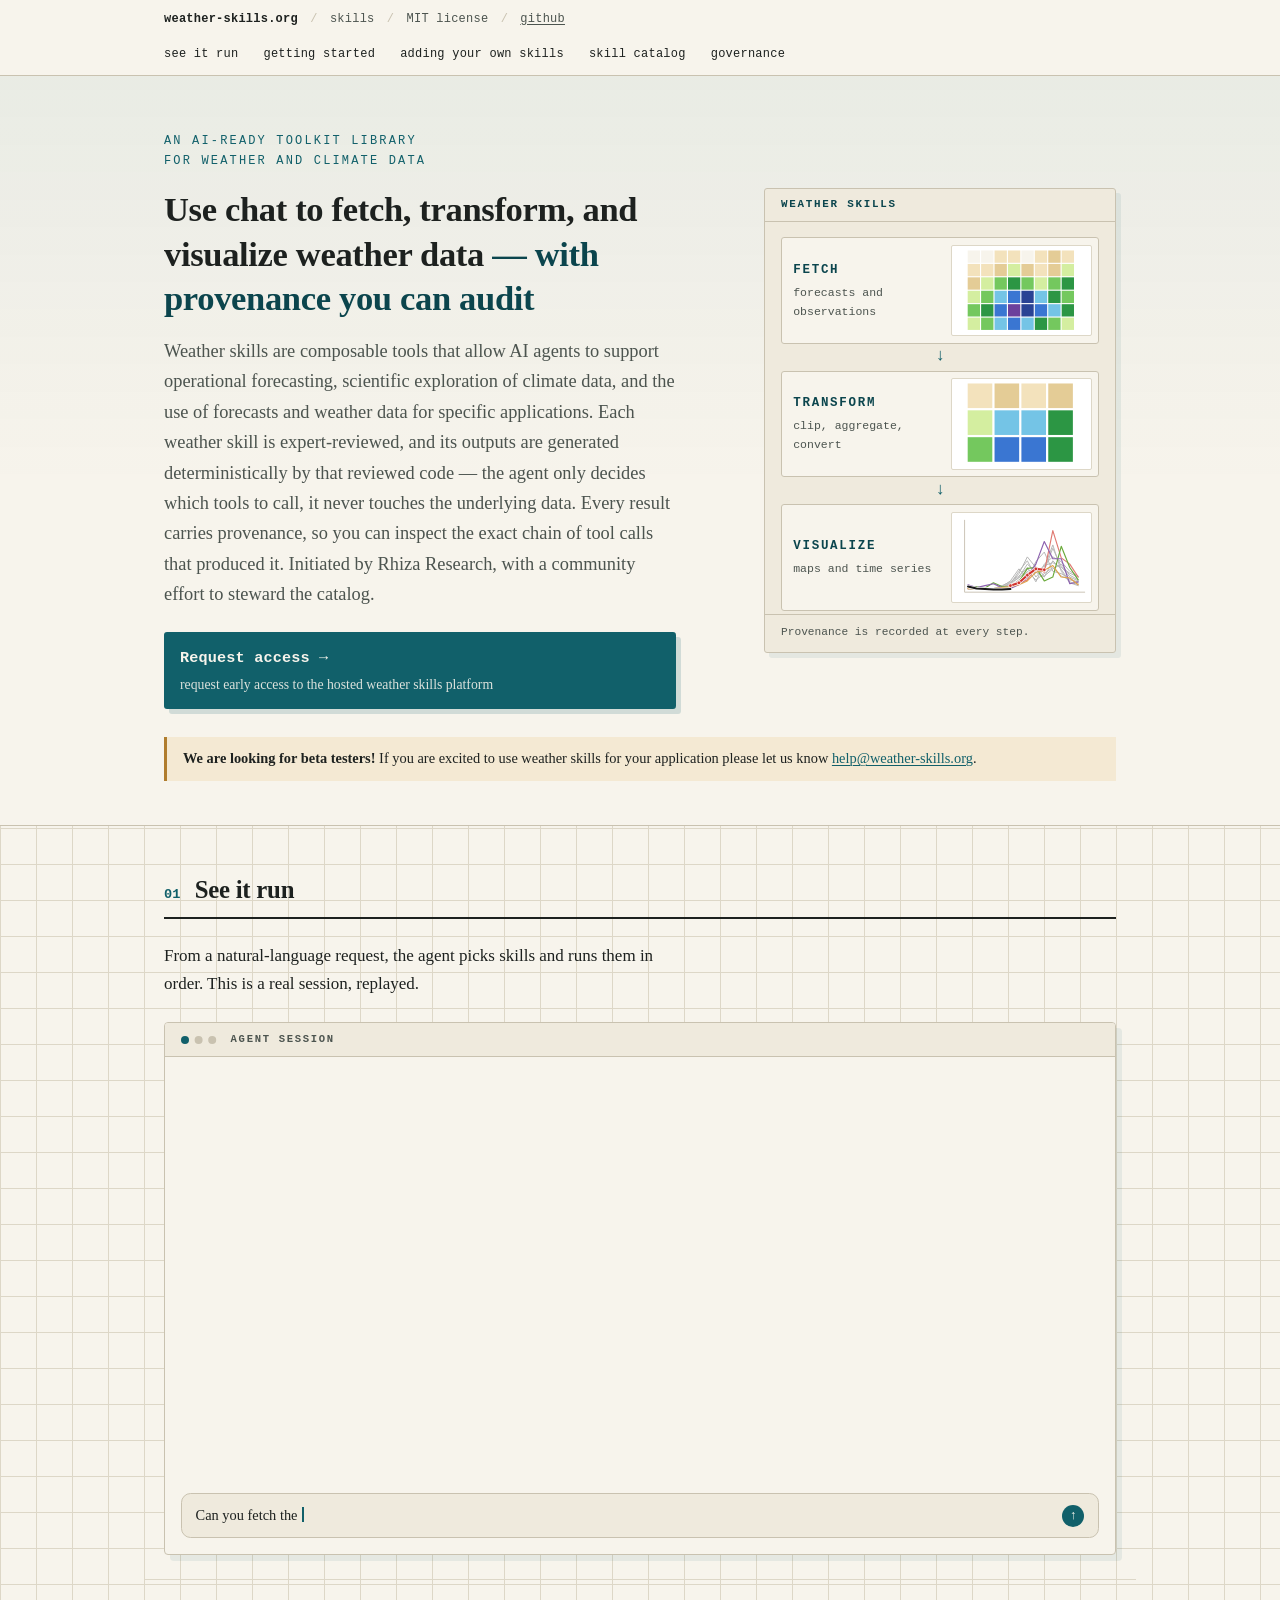
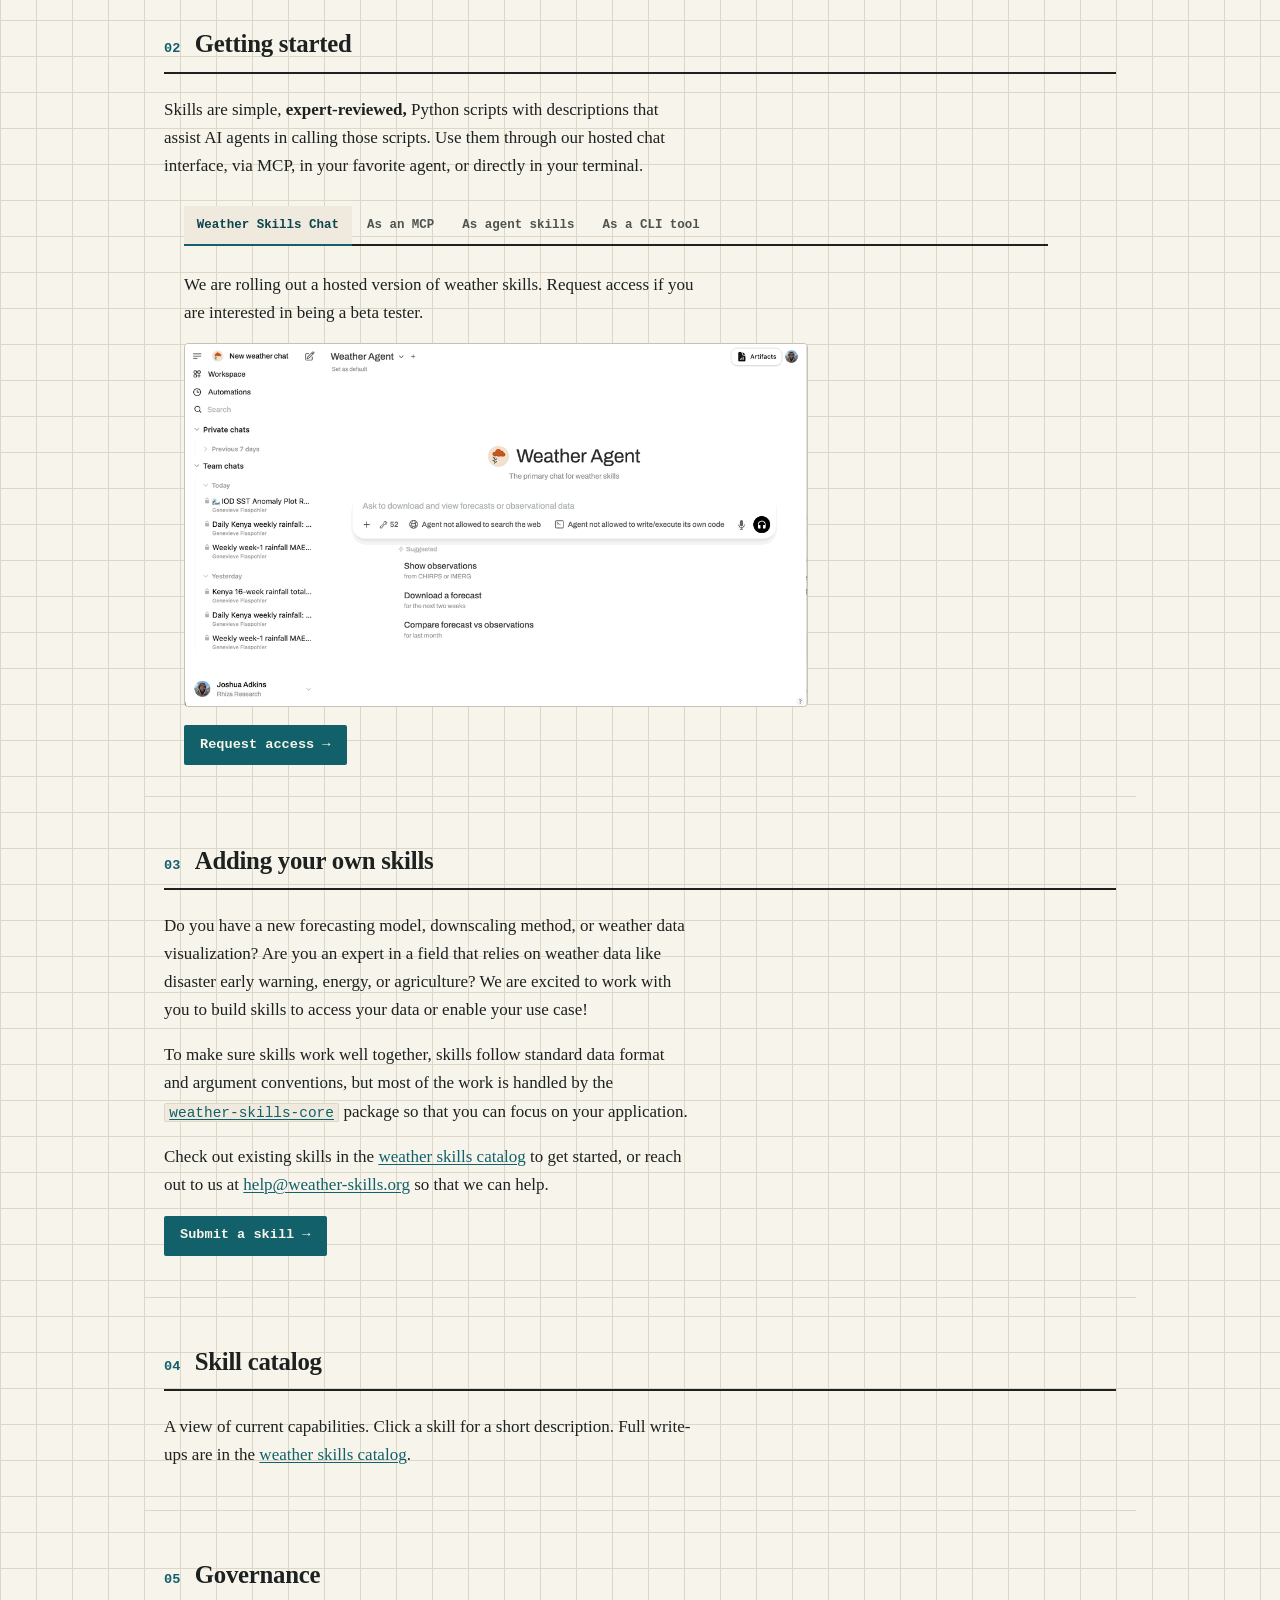
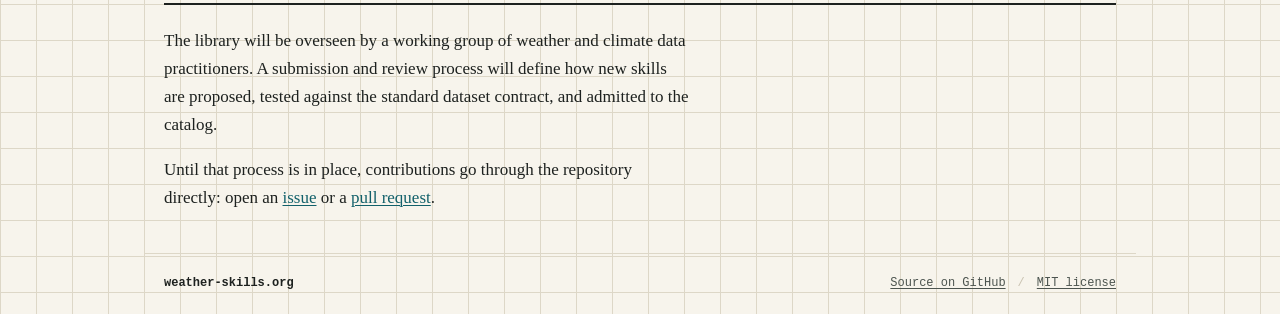
==== commit 70b0542a: "Add a transparent favicon of the site bird. Co-authored-by: Cursor <cursoragent@cursor.com>" ====
--- a/site/index.html
+++ b/site/index.html
@@ -5,6 +5,7 @@
 <meta name="viewport" content="width=device-width, initial-scale=1">
 <title>weather-skills.org — curated weather and climate data skills for AI agents</title>
 <meta name="description" content="Weather skills turn scientific weather-data pipelines into fixed, reviewable tools for agentic AI. Every output carries provenance: a record of which skill, version, and arguments produced it.">
+<link rel="icon" href="favicon.png" type="image/png">
 <link rel="stylesheet" href="style.css">
 </head>
 <body>
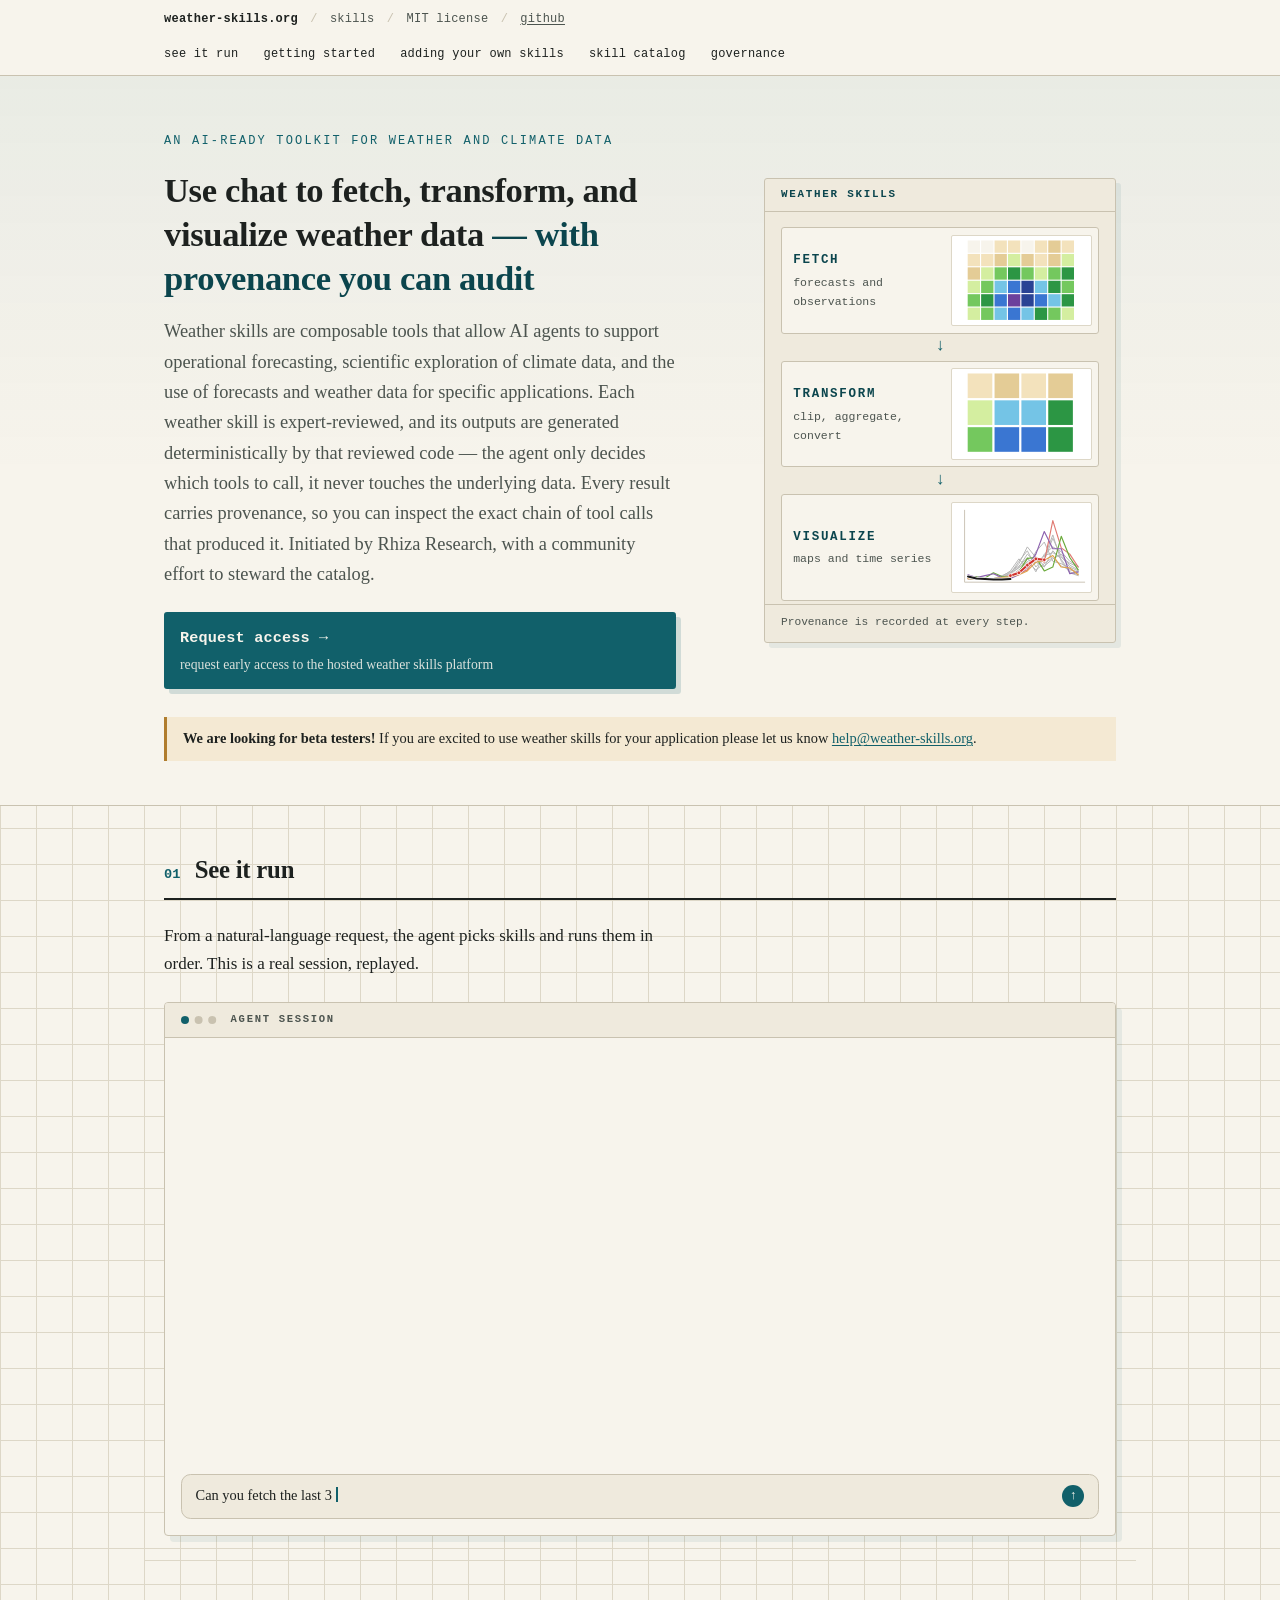
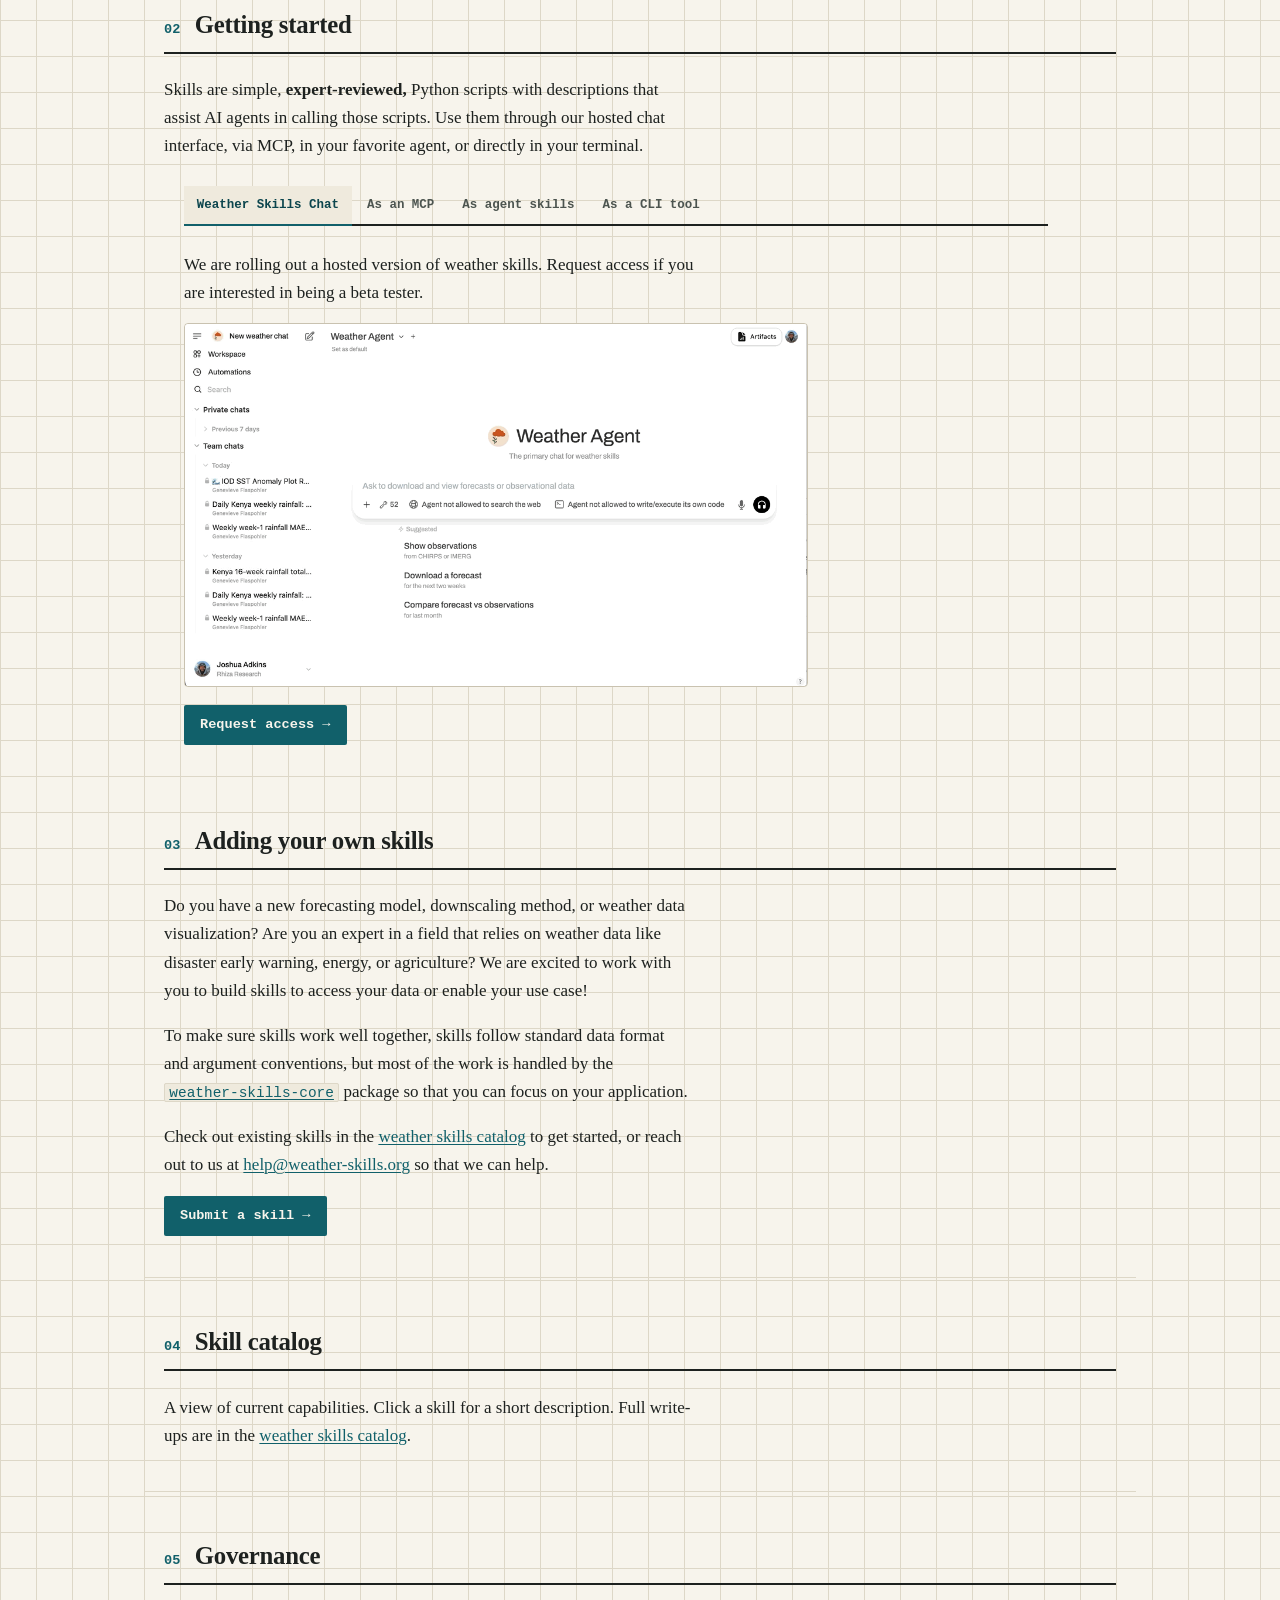
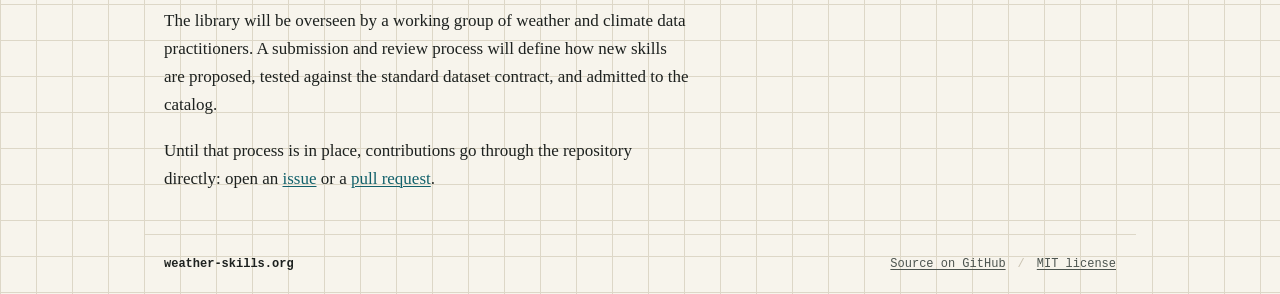
==== commit cb7b4114: "Correct the homepage tagline to toolkit. Co-authored-by: Cursor <cursoragent@cursor.com>" ====
--- a/site/index.html
+++ b/site/index.html
@@ -37,7 +37,7 @@
   <div class="hero-inner">
     <div class="hero-grid">
       <div class="hero-copy">
-        <p class="kicker">An AI-ready toolkit library for weather and climate data</p>
+        <p class="kicker">An AI-ready toolkit for weather and climate data</p>
         <h1>Use chat to fetch, transform, and visualize weather data&nbsp;<span class="h1-hook">— with provenance you can audit</span></h1>
         <p class="lede">
           Weather skills are composable tools that allow AI agents to support
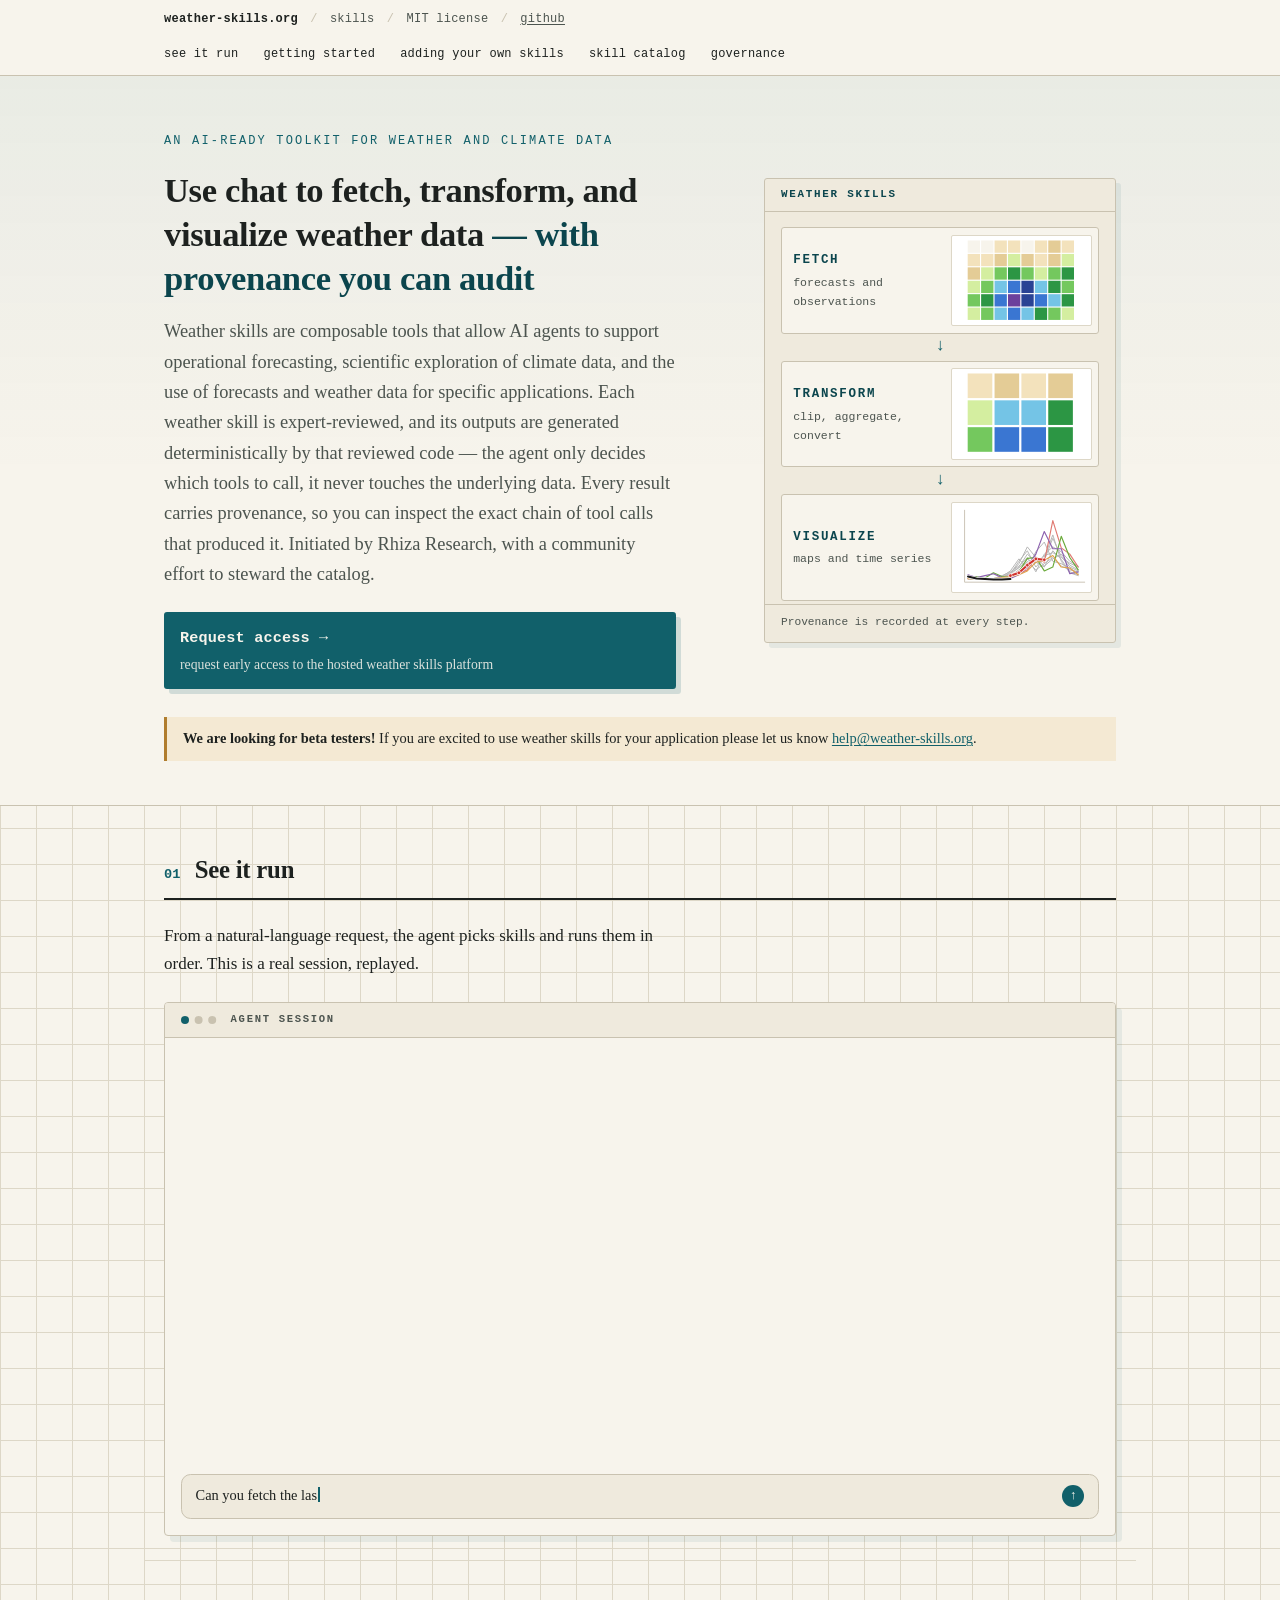
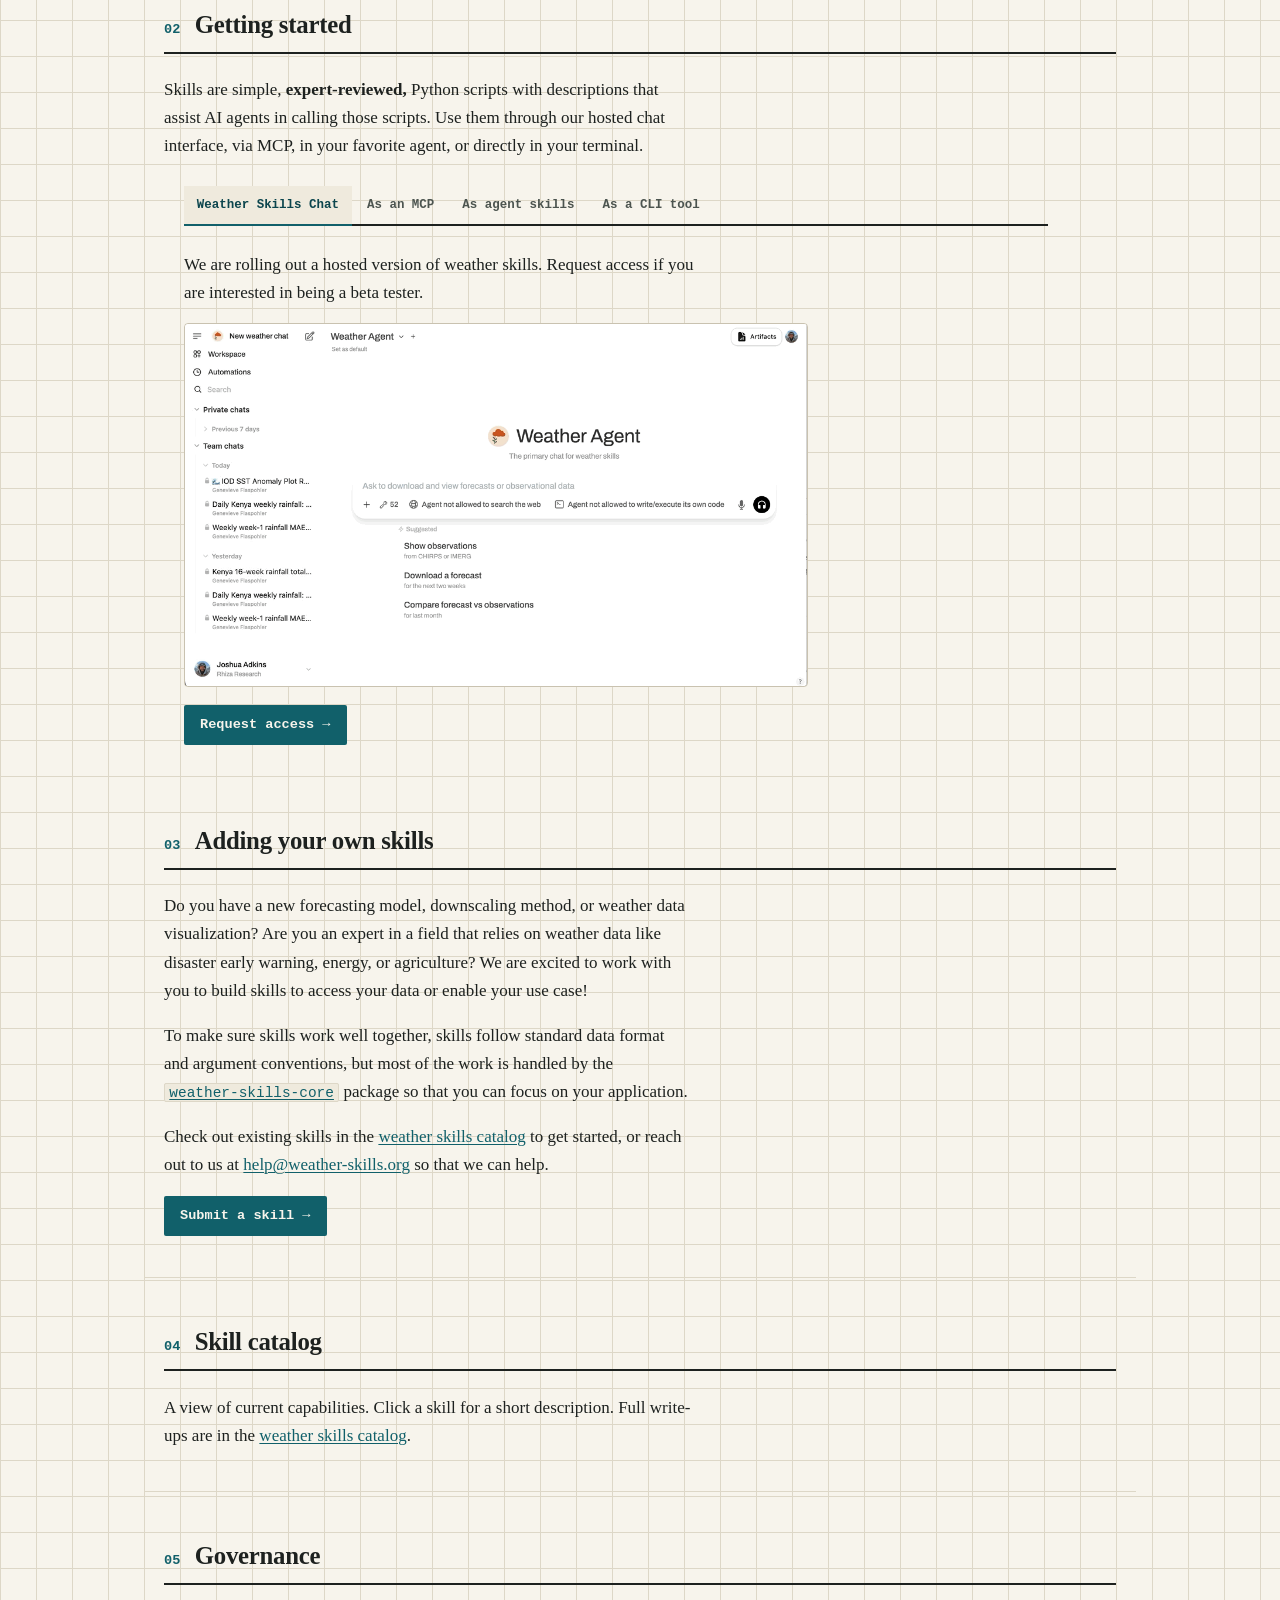
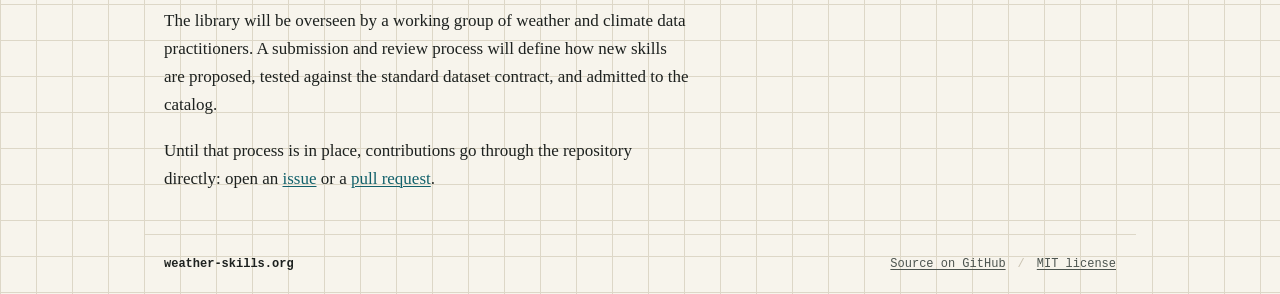
==== commit 7933d4a3: "Point weather-skills-core at its new GitHub repository. Co-authored-by: Cursor <cursoragent@cursor.c" ====
--- a/site/index.html
+++ b/site/index.html
@@ -232,7 +232,7 @@
   <p>
     To make sure skills work well together, skills follow standard data format
     and argument conventions, but most of the work is handled by the
-    <a href="https://github.com/rhiza-research/weather-skills-core" target="_blank" rel="noopener noreferrer"><code>weather-skills-core</code></a> package so that you can focus on your
+    <a href="https://github.com/weather-skills/weather-skills-core" target="_blank" rel="noopener noreferrer"><code>weather-skills-core</code></a> package so that you can focus on your
     application.
   </p>
   <p>
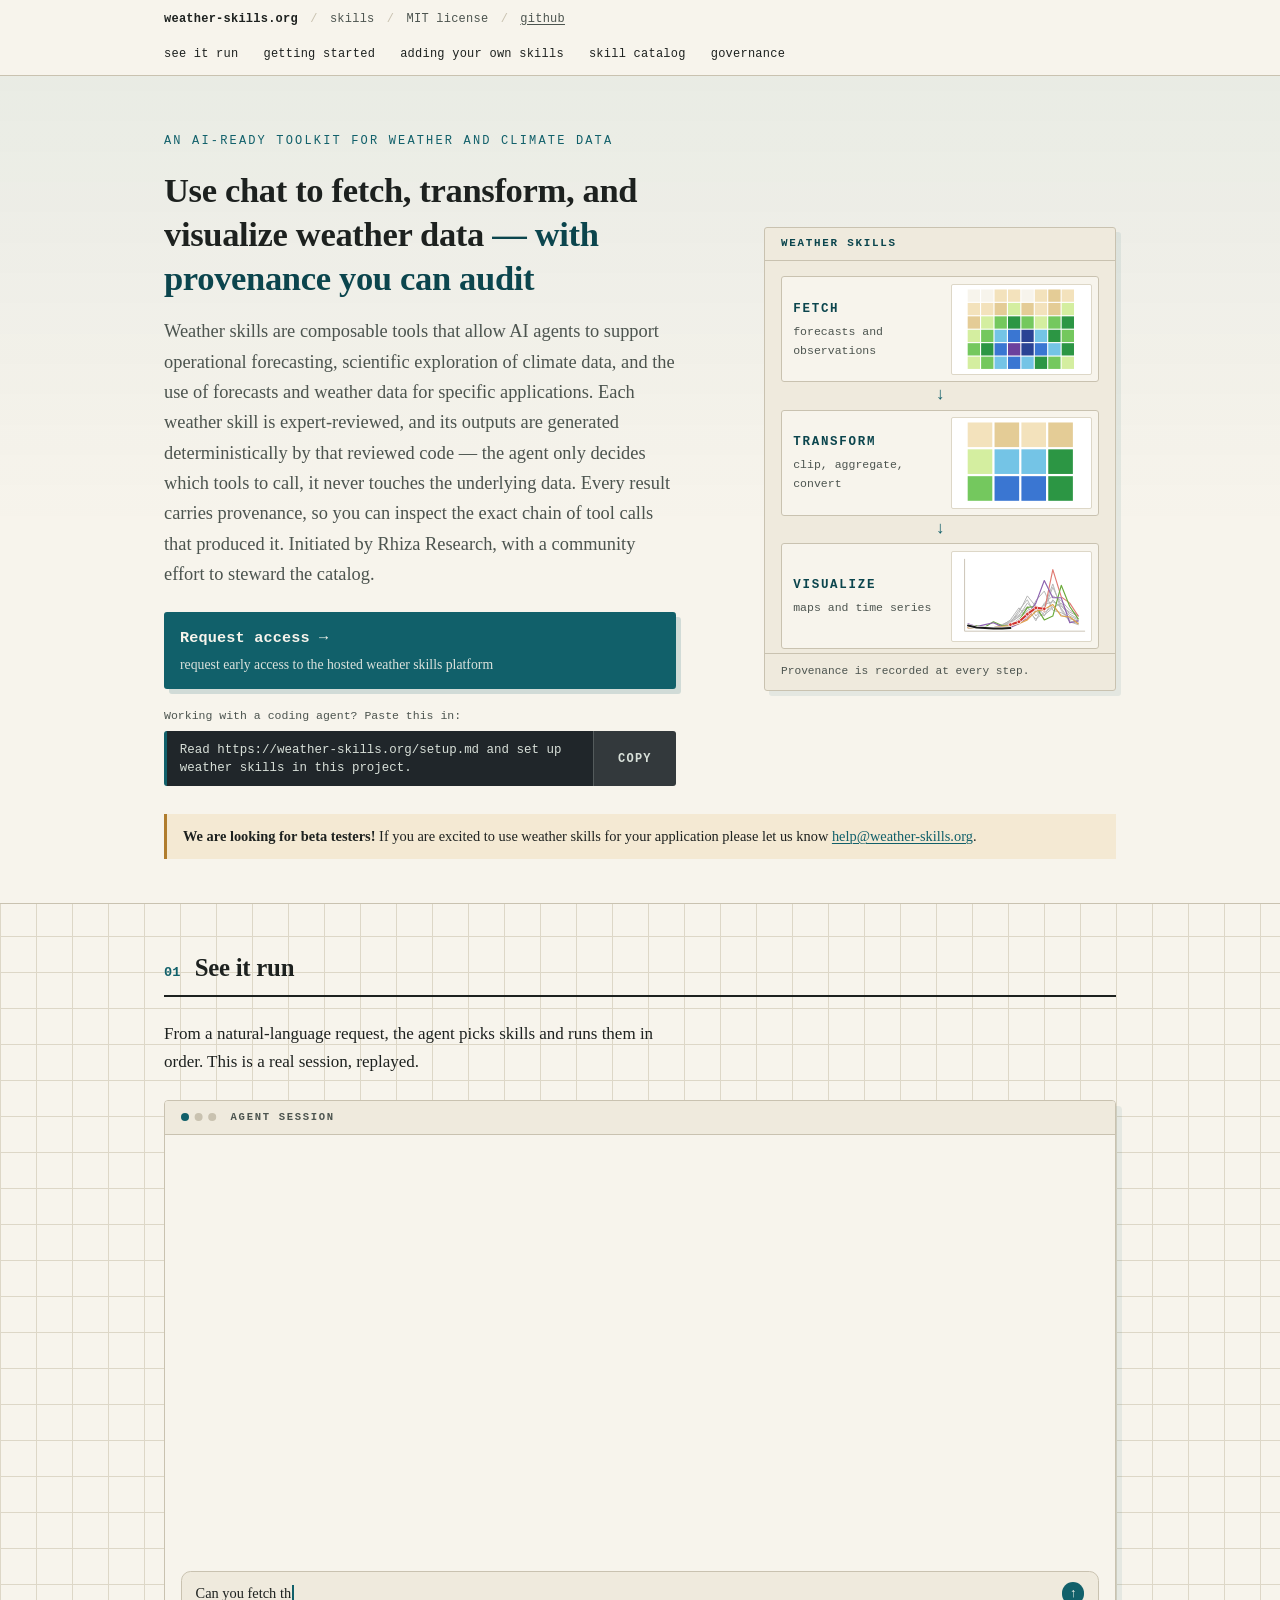
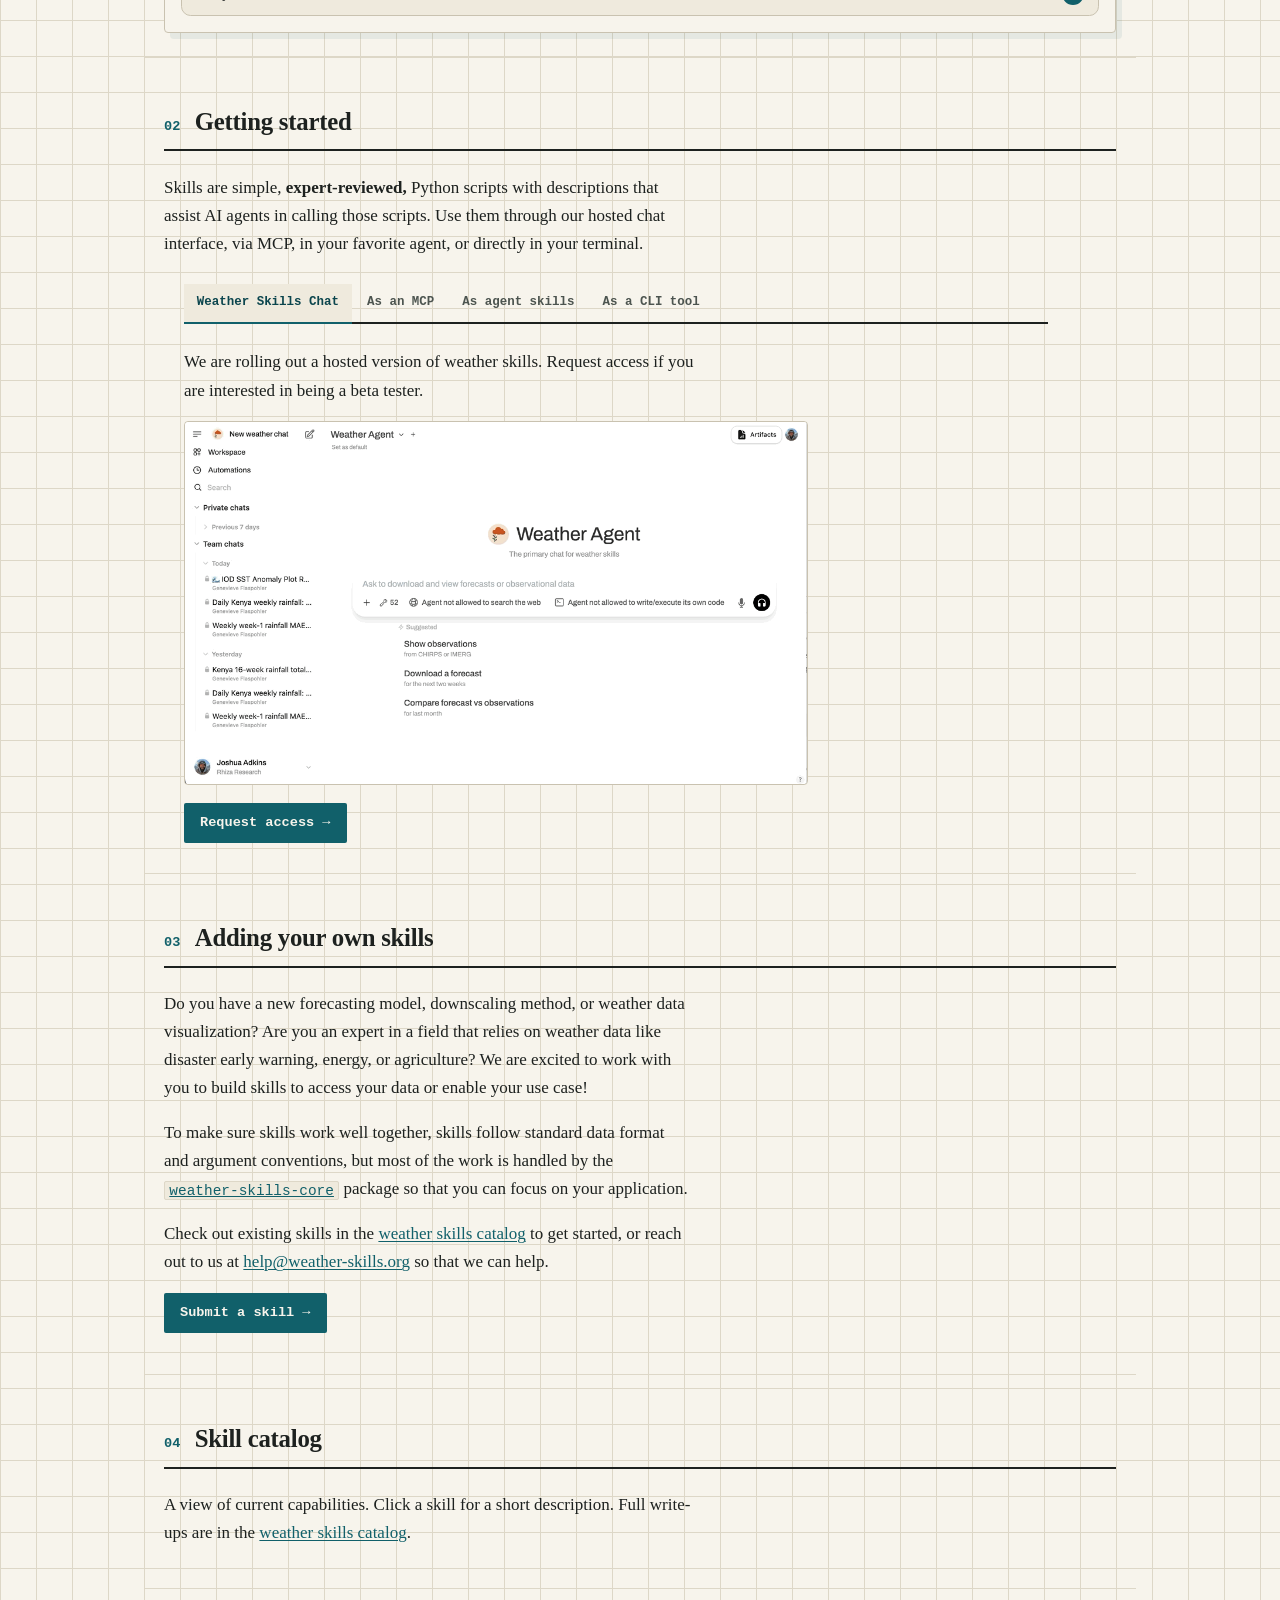
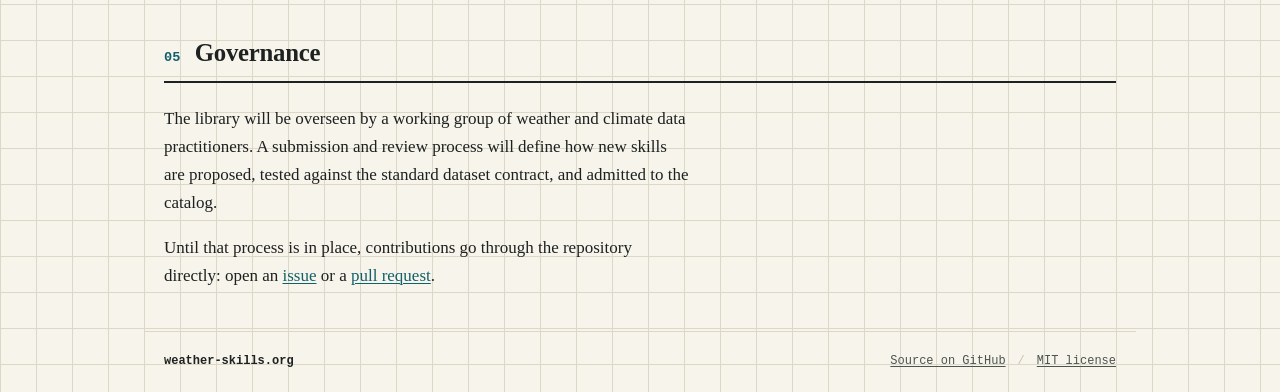
==== commit e96b59fd: "Add a copyable setup prompt for coding agents to the hero. A code chip under Request access holds a " ====
--- a/site/index.html
+++ b/site/index.html
@@ -54,6 +54,14 @@
           <span class="try-button-title">Request access &#8594;</span>
           <span class="try-button-sub">request early access to the hosted weather skills platform</span>
         </a>
+        <div class="agent-handoff">
+          <p class="agent-handoff-label">Working with a coding agent? Paste this in:</p>
+          <div class="agent-handoff-chip">
+            <code>Read https://weather-skills.org/setup.md and set up weather skills in this project.</code>
+            <button type="button">copy</button>
+          </div>
+          <span class="visually-hidden" role="status"></span>
+        </div>
       </div>
       <div class="hero-aside">
         <figure class="skill-flow">
@@ -292,5 +300,6 @@
 </footer>
 
 <script src="demo.js" defer></script>
+<script src="agent-handoff.js" defer></script>
 </body>
 </html>
--- a/site/style.css
+++ b/site/style.css
@@ -208,6 +208,70 @@
   text-wrap: balance;
 }
 
+/* agent hand-off: a prompt to paste into a coding agent (agent-handoff.js) */
+
+.agent-handoff {
+  margin-top: 1.1rem;
+}
+
+.agent-handoff-label {
+  margin: 0 0 0.35rem;
+  font-family: var(--mono);
+  font-size: 0.72rem;
+  color: var(--ink-soft);
+}
+
+.agent-handoff-chip {
+  display: flex;
+  align-items: stretch;
+  background: var(--code-bg);
+  border-left: 3px solid var(--accent);
+  border-radius: 3px;
+  overflow: hidden;
+}
+
+.agent-handoff-chip code {
+  flex: 1;
+  padding: 0.6rem 0.8rem;
+  font-family: var(--mono);
+  font-size: 0.78rem;
+  line-height: 1.45;
+  color: var(--code-ink);
+  background: none;
+  border: 0;
+  user-select: all;
+}
+
+.agent-handoff-chip button {
+  flex: none;
+  min-width: 5.2rem;
+  font-family: var(--mono);
+  font-size: 0.75rem;
+  font-weight: 700;
+  text-transform: uppercase;
+  letter-spacing: 0.1em;
+  color: var(--code-ink);
+  background: color-mix(in srgb, var(--code-ink) 10%, transparent);
+  border: 0;
+  border-left: 1px solid color-mix(in srgb, var(--code-ink) 20%, transparent);
+  cursor: pointer;
+}
+
+.agent-handoff-chip button:hover,
+.agent-handoff-chip button:focus-visible {
+  color: var(--code-bg);
+  background: var(--code-ink);
+}
+
+.visually-hidden {
+  position: absolute;
+  width: 1px;
+  height: 1px;
+  overflow: hidden;
+  clip-path: inset(50%);
+  white-space: nowrap;
+}
+
 /* compact pipeline diagram in the hero */
 
 .skill-flow {
@@ -346,6 +410,7 @@
   .hero h1,
   .hero .lede,
   .hero .try-button,
+  .hero .agent-handoff,
   .hero .hero-aside,
   .hero .notice {
     animation: hero-rise 0.55s ease-out both;
@@ -353,6 +418,7 @@
   .hero h1 { animation-delay: 0.07s; }
   .hero .lede { animation-delay: 0.14s; }
   .hero .try-button { animation-delay: 0.2s; }
+  .hero .agent-handoff { animation-delay: 0.24s; }
   .hero .hero-aside { animation-delay: 0.22s; }
   .hero .notice { animation-delay: 0.3s; }
 }
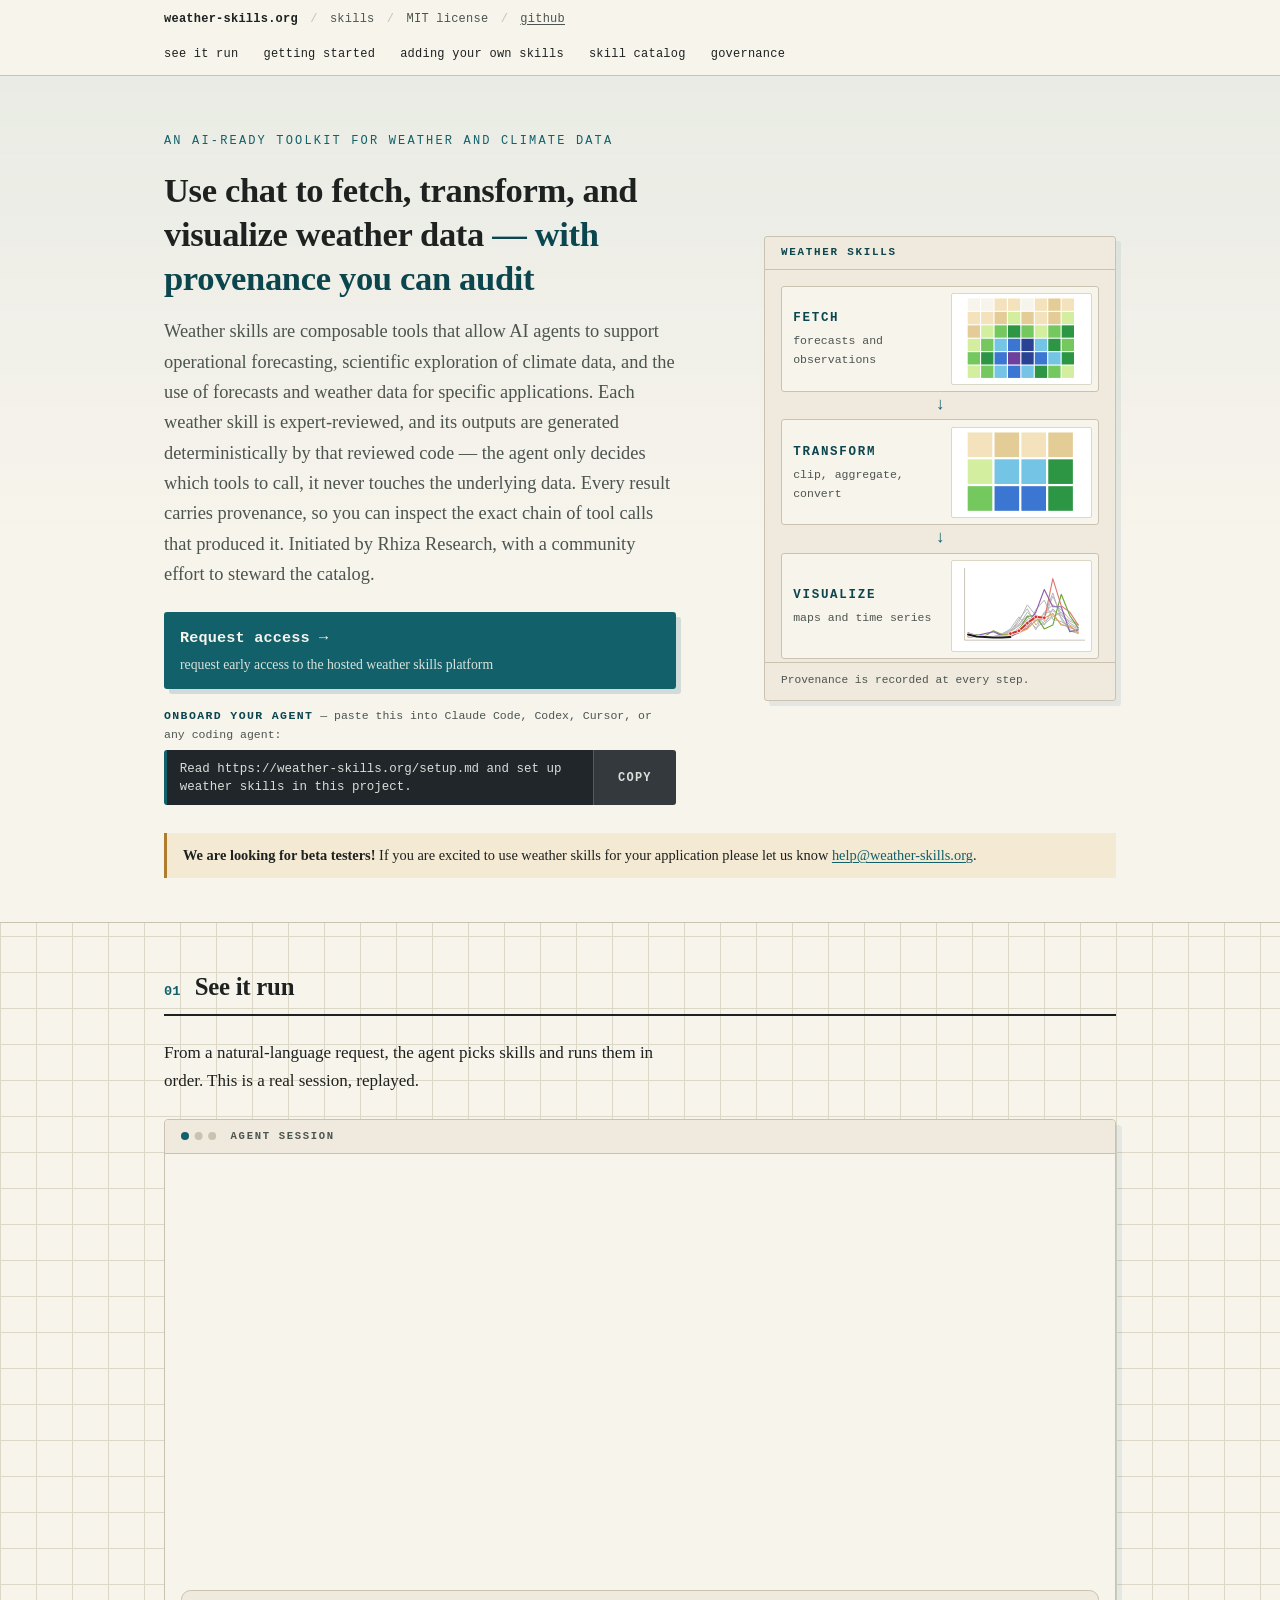
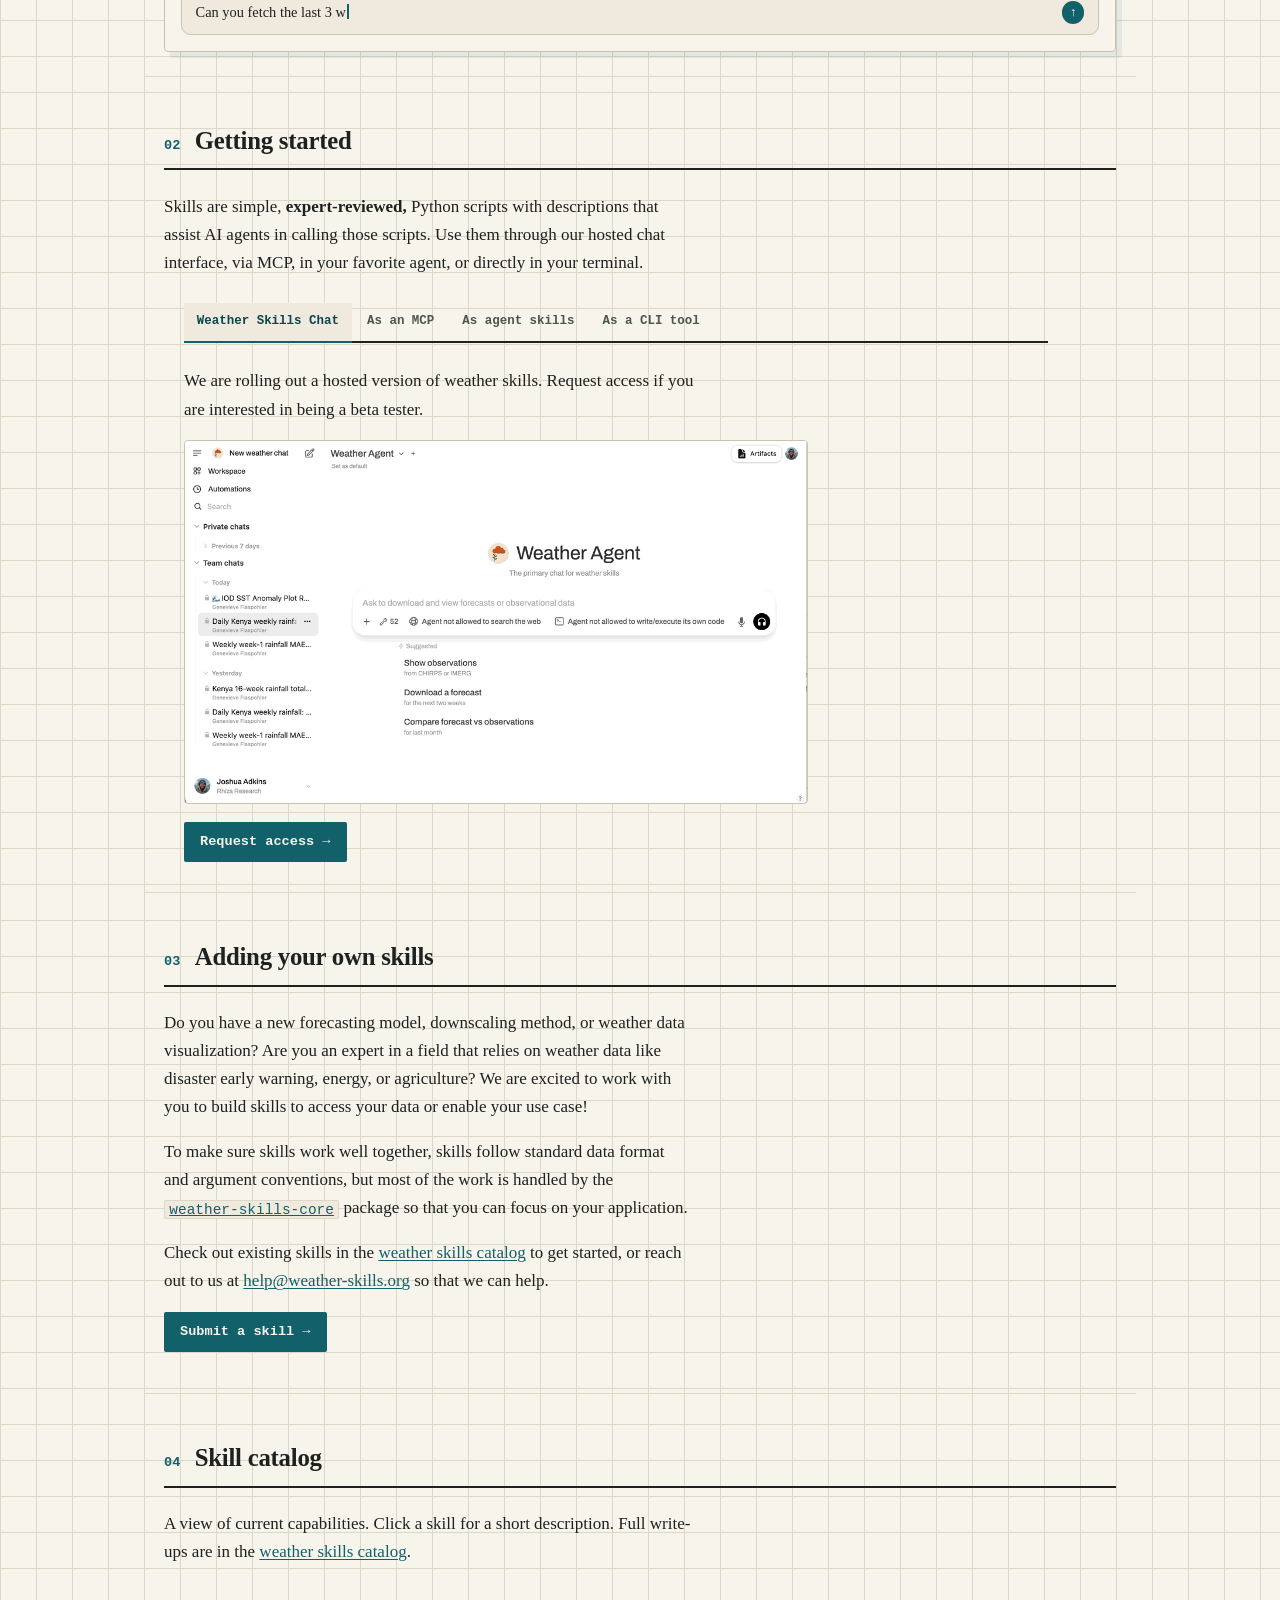
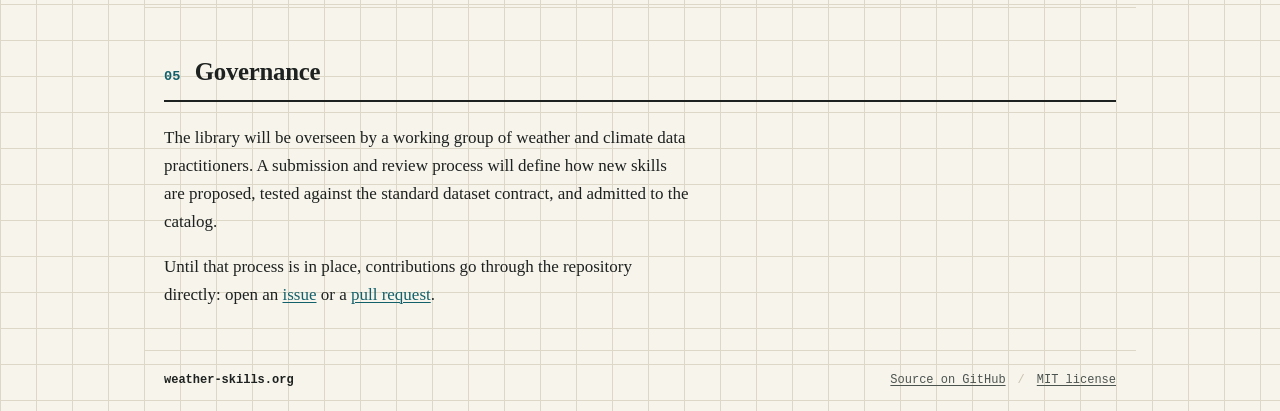
==== commit 4900f4ca: "Label the agent setup prompt Onboard your agent. Co-Authored-By: Claude Opus 5.5 <noreply@anthropic." ====
--- a/site/index.html
+++ b/site/index.html
@@ -55,7 +55,7 @@
           <span class="try-button-sub">request early access to the hosted weather skills platform</span>
         </a>
         <div class="agent-handoff">
-          <p class="agent-handoff-label">Working with a coding agent? Paste this in:</p>
+          <p class="agent-handoff-label"><strong>Onboard your agent</strong> — paste this into Claude Code, Codex, Cursor, or any coding agent:</p>
           <div class="agent-handoff-chip">
             <code>Read https://weather-skills.org/setup.md and set up weather skills in this project.</code>
             <button type="button">copy</button>
--- a/site/style.css
+++ b/site/style.css
@@ -219,6 +219,12 @@
   font-family: var(--mono);
   font-size: 0.72rem;
   color: var(--ink-soft);
+}
+
+.agent-handoff-label strong {
+  color: var(--accent-deep);
+  text-transform: uppercase;
+  letter-spacing: 0.12em;
 }
 
 .agent-handoff-chip {
